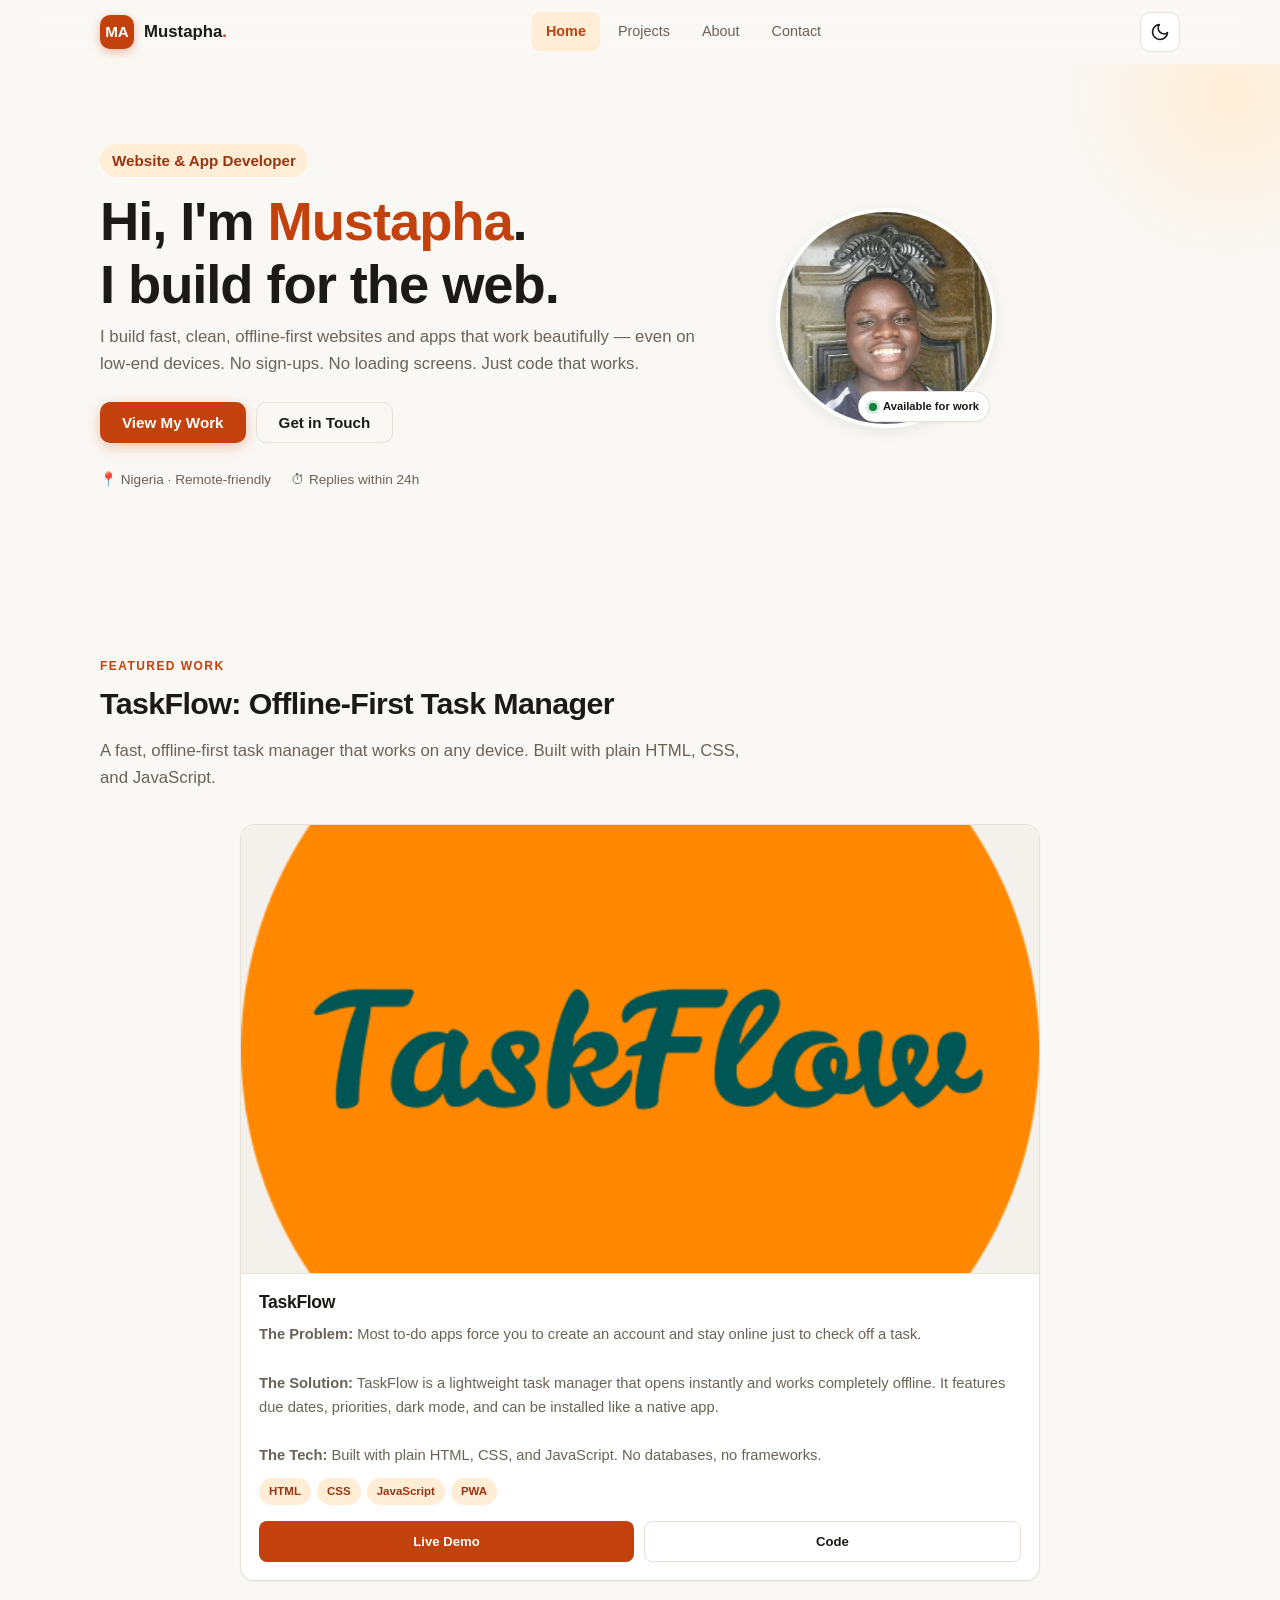
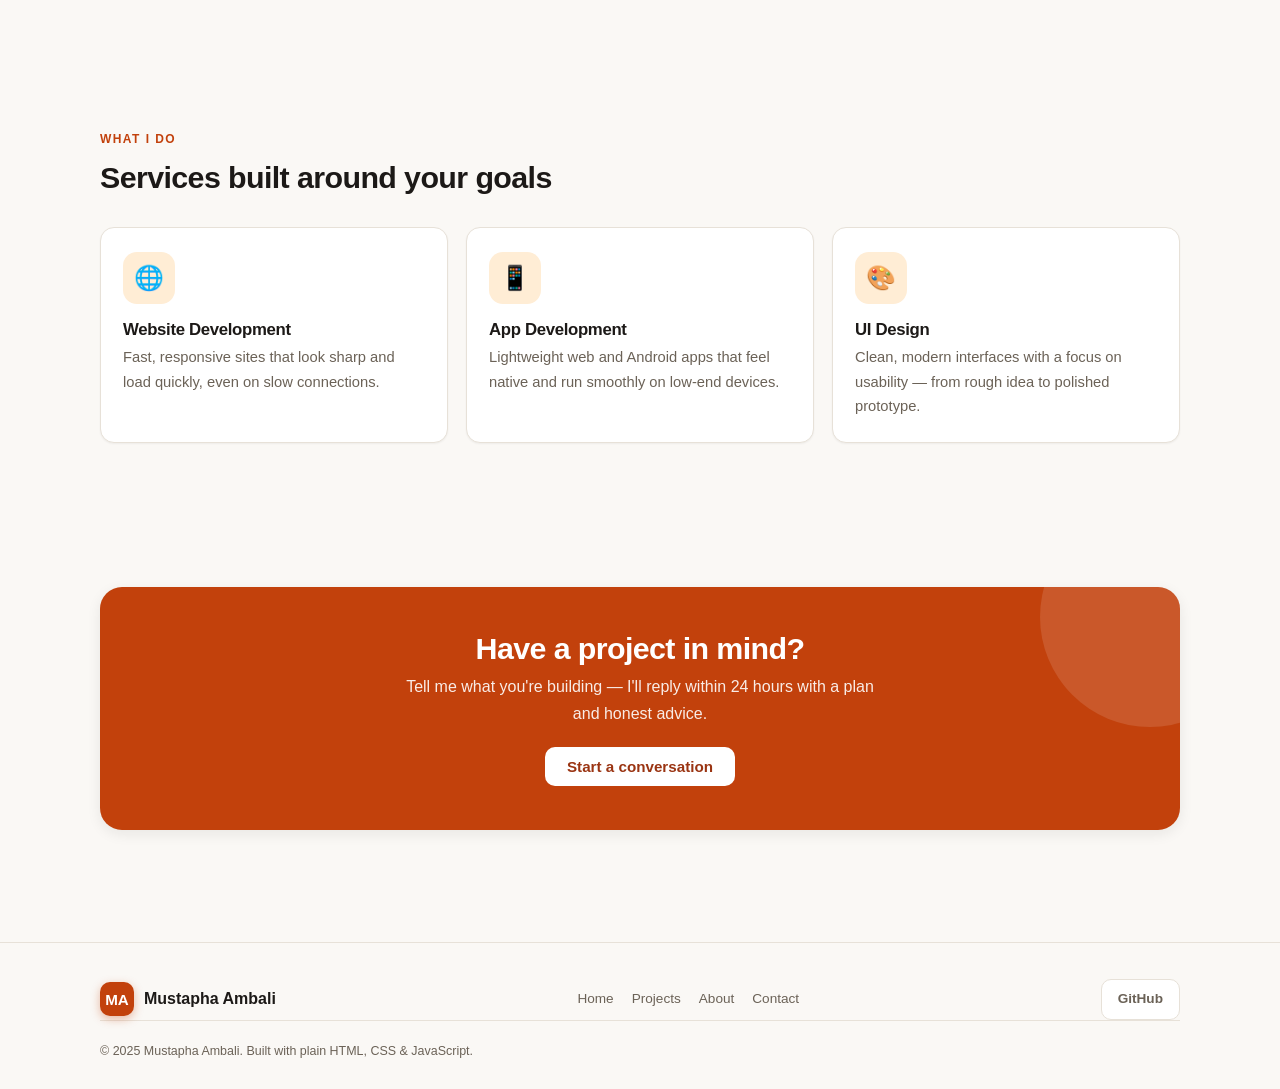
==== index.html @ a7108bb9 "changed taskflow image" ====
<!-- ============================================================
     MUSTAPHA AMBALI — HOME PAGE
     ============================================================ -->
<!DOCTYPE html>
<html lang="en">
<head>
  <meta charset="UTF-8" />
  <meta name="viewport" content="width=device-width, initial-scale=1.0" />
  <meta name="theme-color" content="#c2410c" />
  <meta name="description" content="Mustapha Ambali — Website & App Developer building fast, clean, offline-first web apps." />
  <title>Mustapha Ambali — Website & App Developer</title>
  <link rel="stylesheet" href="styles.css" />
</head>
<body>

  <!-- NAVBAR -->
  <header class="navbar" id="navbar">
    <div class="nav-inner">
      <a href="index.html" class="brand" aria-label="Mustapha Ambali — home">
        <span class="brand-mark" aria-hidden="true">MA</span>
        <span class="brand-name">Mustapha<span>.</span></span>
      </a>
      <nav class="nav-links" aria-label="Primary">
        <a href="index.html" class="active">Home</a>
        <a href="projects.html">Projects</a>
        <a href="about.html">About</a>
        <a href="contact.html">Contact</a>
      </nav>
      <div class="nav-actions">
        <button class="icon-btn theme-toggle" type="button" aria-label="Toggle dark mode">
          <svg class="icon-moon" viewBox="0 0 24 24" fill="none" stroke="currentColor" stroke-width="2" stroke-linecap="round" stroke-linejoin="round"><path d="M21 12.79A9 9 0 1 1 11.21 3 7 7 0 0 0 21 12.79z" /></svg>
          <svg class="icon-sun" viewBox="0 0 24 24" fill="none" stroke="currentColor" stroke-width="2" stroke-linecap="round" stroke-linejoin="round"><circle cx="12" cy="12" r="4" /><path d="M12 2v2M12 20v2M4.93 4.93l1.41 1.41M17.66 17.66l1.41 1.41M2 12h2M20 12h2M4.93 19.07l1.41-1.41M17.66 6.34l1.41-1.41" /></svg>
        </button>
        <button class="icon-btn hamburger" type="button" aria-label="Open menu" aria-controls="mobileMenu" aria-expanded="false">
          <span class="hamburger-lines" aria-hidden="true"><span></span><span></span><span></span></span>
        </button>
      </div>
    </div>
  </header>

  <!-- MOBILE MENU -->
  <div class="mobile-menu" id="mobileMenu" aria-hidden="true">
    <div class="mobile-menu-backdrop" data-close-menu></div>
    <aside class="mobile-menu-panel" role="dialog" aria-modal="true" aria-label="Site menu">
      <div class="mobile-menu-head">
        <span class="mobile-menu-title">Menu</span>
        <button class="mobile-menu-close" type="button" aria-label="Close menu" data-close-menu>
          <svg viewBox="0 0 24 24" fill="none" stroke="currentColor" stroke-width="2" stroke-linecap="round" stroke-linejoin="round"><path d="M18 6 6 18M6 6l12 12" /></svg>
        </button>
      </div>
      <nav class="mobile-nav-links">
        <a href="index.html">Home</a>
        <a href="projects.html">Projects</a>
        <a href="about.html">About</a>
        <a href="contact.html">Contact</a>
      </nav>
      <div class="mobile-menu-foot">
        <a href="contact.html" class="btn btn-primary btn-block">Hire Me</a>
      </div>
    </aside>
  </div>

  <main>
    <!-- HERO -->
    <section class="hero">
      <div class="container hero-inner">
        <div class="hero-photo-wrap">
          <img class="hero-photo" src="profile.jpg" alt="Portrait of Mustapha Ambali" width="220" height="220" />
          <span class="hero-badge" aria-label="Available for work">
            <span class="dot" aria-hidden="true"></span> Available for work
          </span>
        </div>
        <div class="hero-copy">
          <span class="hero-role">Website &amp; App Developer</span>
          <h1>Hi, I'm <span class="accent">Mustapha</span>.<br>I build for the web.</h1>
          <p class="hero-pitch">
            I build fast, clean, offline-first websites and apps that work beautifully — even on low-end devices. No sign-ups. No loading screens. Just code that works.
          </p>
          <div class="hero-actions">
            <a href="projects.html" class="btn btn-primary">View My Work</a>
            <a href="contact.html" class="btn btn-outline">Get in Touch</a>
          </div>
          <div class="hero-meta">
            <span>📍 Nigeria · Remote-friendly</span>
            <span>⏱ Replies within 24h</span>
          </div>
        </div>
      </div>
    </section>

    <!-- FEATURED PROJECT -->
    <section class="section">
      <div class="container">
        <div class="section-head">
          <span class="eyebrow">Featured Work</span>
          <h2>TaskFlow: Offline-First Task Manager</h2>
          <p class="lead">A fast, offline-first task manager that works on any device. Built with plain HTML, CSS, and JavaScript.</p>
        </div>
        
        <div class="card project-card" style="max-width: 800px; margin: 0 auto;">
          <div class="project-thumb">
            <img src="icon-512.png" alt="TaskFlow app screenshot" loading="lazy" />
          </div>
          <div class="project-body">
            <h3>TaskFlow</h3>
            <p><strong>The Problem:</strong> Most to-do apps force you to create an account and stay online just to check off a task. <br><br>
            <strong>The Solution:</strong> TaskFlow is a lightweight task manager that opens instantly and works completely offline. It features due dates, priorities, dark mode, and can be installed like a native app.<br><br>
            <strong>The Tech:</strong> Built with plain HTML, CSS, and JavaScript. No databases, no frameworks.</p>
            <div class="tech-tags">
              <span>HTML</span><span>CSS</span><span>JavaScript</span><span>PWA</span>
            </div>
            <div class="project-links">
              <a href="https://mustaphyambal-maker.github.io/taskflow/" class="link-live" target="_blank" rel="noopener">Live Demo</a>
              <a href="https://github.com/mustaphyambal-maker/taskflow" class="link-code" target="_blank" rel="noopener">Code</a>
            </div>
          </div>
        </div>
      </div>
    </section>

    <!-- SERVICES -->
    <section class="section">
      <div class="container">
        <div class="section-head">
          <span class="eyebrow">What I do</span>
          <h2>Services built around your goals</h2>
        </div>
        <div class="services-grid">
          <article class="card service-card">
            <div class="service-icon">🌐</div>
            <h3>Website Development</h3>
            <p>Fast, responsive sites that look sharp and load quickly, even on slow connections.</p>
          </article>
          <article class="card service-card">
            <div class="service-icon">📱</div>
            <h3>App Development</h3>
            <p>Lightweight web and Android apps that feel native and run smoothly on low-end devices.</p>
          </article>
          <article class="card service-card">
            <div class="service-icon">🎨</div>
            <h3>UI Design</h3>
            <p>Clean, modern interfaces with a focus on usability — from rough idea to polished prototype.</p>
          </article>
        </div>
      </div>
    </section>

    <!-- CTA -->
    <section class="section">
      <div class="container">
        <div class="cta-band">
          <h2>Have a project in mind?</h2>
          <p>Tell me what you're building — I'll reply within 24 hours with a plan and honest advice.</p>
          <a href="contact.html" class="btn">Start a conversation</a>
        </div>
      </div>
    </section>
  </main>

  <!-- FOOTER -->
  <footer class="footer">
    <div class="container footer-inner">
      <a href="index.html" class="footer-brand"><span class="brand-mark">MA</span> Mustapha Ambali</a>
      <nav class="footer-nav">
        <a href="index.html">Home</a>
        <a href="projects.html">Projects</a>
        <a href="about.html">About</a>
        <a href="contact.html">Contact</a>
      </nav>
      <div class="social-links">
        <a href="https://github.com/mustaphyambal-maker" target="_blank" rel="noopener">GitHub</a>
      </div>
    </div>
    <div class="container"><p class="footer-copy">&copy; 2025 Mustapha Ambali. Built with plain HTML, CSS &amp; JavaScript.</p></div>
  </footer>

  <script src="script.js"></script>
</body>
</html>
---- styles.css ----
/* ============================================================
   MUSTAPHA AMBALI — PORTFOLIO STYLES
   File: styles.css
   Mobile-first. No frameworks. System fonts only.
   ============================================================ */

/* 1. DESIGN TOKENS */
:root {
  --brand: #c2410c;
  --brand-dark: #9a3412;
  --brand-soft: #ffedd5;
  --bg: #faf8f5;
  --surface: #ffffff;
  --surface-alt: #f4f1ec;
  --text: #1c1917;
  --text-muted: #6b6257;
  --border: #e7e1d8;
  --overlay: rgba(28, 25, 23, 0.55);
  --success: #15803d;
  --error: #b91c1c;
  --radius-sm: 8px;
  --radius: 14px;
  --radius-lg: 22px;
  --shadow-sm: 0 1px 2px rgba(28, 25, 23, 0.05);
  --shadow: 0 4px 14px rgba(28, 25, 23, 0.08);
  --shadow-lg: 0 18px 40px rgba(28, 25, 23, 0.12);
  --transition: 0.22s ease;
  --nav-height: 64px;
}

body.dark {
  --brand: #fb923c;
  --brand-dark: #f97316;
  --brand-soft: #2a1d10;
  --bg: #12110f;
  --surface: #1a1815;
  --surface-alt: #232019;
  --text: #f5f1ea;
  --text-muted: #a8a094;
  --border: #2e2a24;
  --overlay: rgba(0, 0, 0, 0.7);
  --shadow-sm: 0 1px 2px rgba(0, 0, 0, 0.4);
  --shadow: 0 4px 14px rgba(0, 0, 0, 0.45);
  --shadow-lg: 0 18px 40px rgba(0, 0, 0, 0.6);
}

/* 2. RESET & BASE */
*, *::before, *::after { box-sizing: border-box; margin: 0; padding: 0; }
html { scroll-behavior: smooth; scroll-padding-top: calc(var(--nav-height) + 12px); -webkit-text-size-adjust: 100%; }
body {
  font-family: -apple-system, BlinkMacSystemFont, "Segoe UI", Roboto, "Helvetica Neue", Arial, sans-serif;
  background: var(--bg); color: var(--text); line-height: 1.65; font-size: 16px;
  transition: background var(--transition), color var(--transition);
  -webkit-font-smoothing: antialiased; overflow-x: hidden;
}
img { max-width: 100%; height: auto; display: block; }
a { color: var(--brand); text-decoration: none; transition: color var(--transition); }
a:hover, a:focus-visible { color: var(--brand-dark); }
button { font: inherit; cursor: pointer; border: none; background: none; color: inherit; }
ul, ol { list-style: none; }
:focus-visible { outline: 2px solid var(--brand); outline-offset: 3px; border-radius: 4px; }
@media (prefers-reduced-motion: reduce) {
  *, *::before, *::after { animation-duration: 0.001ms !important; transition-duration: 0.001ms !important; scroll-behavior: auto !important; }
}

/* 3. TYPOGRAPHY & HELPERS */
h1, h2, h3, h4 { font-weight: 800; line-height: 1.15; letter-spacing: -0.02em; color: var(--text); }
h1 { font-size: 2.1rem; }
h2 { font-size: 1.65rem; margin-bottom: 0.5em; }
h3 { font-size: 1.15rem; }
.container { width: 100%; max-width: 1120px; margin-inline: auto; padding-inline: 20px; }
.section { padding-block: 56px; }
.section-tight { padding-block: 40px; }
.section-head { max-width: 640px; margin-bottom: 32px; }
.eyebrow { display: inline-block; font-size: 0.75rem; font-weight: 700; letter-spacing: 0.12em; text-transform: uppercase; color: var(--brand); margin-bottom: 10px; }
.lead { font-size: 1.05rem; color: var(--text-muted); }
.text-muted { color: var(--text-muted); }
.text-center { text-align: center; }

/* 4. BUTTONS */
.btn {
  display: inline-flex; align-items: center; justify-content: center; gap: 8px;
  padding: 12px 22px; border-radius: 10px; font-weight: 600; font-size: 0.95rem;
  line-height: 1; text-align: center; transition: all var(--transition); cursor: pointer; white-space: nowrap;
}
.btn-primary { background: var(--brand); color: #fff; box-shadow: 0 4px 14px rgba(194, 65, 12, 0.28); }
.btn-primary:hover { background: var(--brand-dark); color: #fff; transform: translateY(-2px); box-shadow: 0 8px 22px rgba(194, 65, 12, 0.36); }
.btn-outline { background: transparent; color: var(--text); border: 1.5px solid var(--border); }
.btn-outline:hover { border-color: var(--brand); color: var(--brand); transform: translateY(-2px); }
.btn-block { width: 100%; }
.btn svg { width: 18px; height: 18px; }

/* 5. NAVBAR & MOBILE MENU */
.navbar {
  position: sticky; top: 0; z-index: 100; height: var(--nav-height);
  display: flex; align-items: center;
  background: color-mix(in srgb, var(--bg) 82%, transparent);
  backdrop-filter: blur(14px); -webkit-backdrop-filter: blur(14px);
  border-bottom: 1px solid transparent; transition: all var(--transition);
}
.navbar.is-scrolled { border-bottom-color: var(--border); box-shadow: var(--shadow-sm); background: color-mix(in srgb, var(--bg) 92%, transparent); }
.nav-inner { display: flex; align-items: center; justify-content: space-between; width: 100%; max-width: 1120px; margin-inline: auto; padding-inline: 20px; gap: 16px; }
.brand { display: inline-flex; align-items: center; gap: 10px; font-weight: 800; font-size: 1.05rem; color: var(--text); }
.brand:hover { color: var(--brand); }
.brand-mark { width: 34px; height: 34px; border-radius: 10px; background: var(--brand); color: #fff; display: grid; place-items: center; font-weight: 800; font-size: 0.95rem; box-shadow: 0 3px 10px rgba(194, 65, 12, 0.35); flex-shrink: 0; }
.brand-name span { color: var(--brand); }
.nav-links { display: none; align-items: center; gap: 4px; }
.nav-links a { display: inline-block; padding: 8px 14px; border-radius: 8px; font-size: 0.9rem; font-weight: 500; color: var(--text-muted); transition: all var(--transition); }
.nav-links a:hover, .nav-links a.active { color: var(--brand); background: var(--brand-soft); font-weight: 600; }
.nav-actions { display: flex; align-items: center; gap: 8px; }
.icon-btn { width: 40px; height: 40px; display: inline-grid; place-items: center; border-radius: 10px; color: var(--text); border: 1px solid var(--border); background: var(--surface); transition: all var(--transition); }
.icon-btn:hover { background: var(--brand-soft); border-color: var(--brand); color: var(--brand-dark); }
.icon-btn svg { width: 20px; height: 20px; }
.theme-toggle .icon-sun { display: none; }
.theme-toggle .icon-moon { display: block; }
body.dark .theme-toggle .icon-sun { display: block; }
body.dark .theme-toggle .icon-moon { display: none; }
.hamburger { display: inline-grid; }
.hamburger .hamburger-lines { position: relative; width: 20px; height: 14px; }
.hamburger .hamburger-lines span { position: absolute; left: 0; width: 100%; height: 2px; background: currentColor; border-radius: 2px; transition: all var(--transition); }
.hamburger .hamburger-lines span:nth-child(1) { top: 0; }
.hamburger .hamburger-lines span:nth-child(2) { top: 6px; }
.hamburger .hamburger-lines span:nth-child(3) { top: 12px; }

/* Mobile Panel */
.mobile-menu { position: fixed; inset: 0; z-index: 200; display: none; }
.mobile-menu.is-open { display: block; }
.mobile-menu-backdrop { position: absolute; inset: 0; background: var(--overlay); opacity: 0; transition: opacity var(--transition); }
.mobile-menu.is-open .mobile-menu-backdrop { opacity: 1; }
.mobile-menu-panel { position: absolute; top: 0; right: 0; height: 100%; width: min(320px, 86vw); background: var(--surface); border-left: 1px solid var(--border); box-shadow: var(--shadow-lg); display: flex; flex-direction: column; padding: 20px; transform: translateX(100%); transition: transform 0.28s cubic-bezier(0.22, 1, 0.36, 1); overflow-y: auto; }
.mobile-menu.is-open .mobile-menu-panel { transform: translateX(0); }
.mobile-menu-head { display: flex; align-items: center; justify-content: space-between; margin-bottom: 24px; padding-bottom: 16px; border-bottom: 1px solid var(--border); }
.mobile-menu-title { font-weight: 800; font-size: 1.05rem; }
.mobile-menu-close { width: 40px; height: 40px; display: inline-grid; place-items: center; border-radius: 10px; border: 1px solid var(--border); background: var(--surface-alt); color: var(--text); }
.mobile-menu-close:hover { background: var(--brand-soft); color: var(--brand-dark); }
.mobile-menu-close svg { width: 20px; height: 20px; }
.mobile-nav-links { display: flex; flex-direction: column; gap: 4px; }
.mobile-nav-links a { display: flex; align-items: center; gap: 12px; padding: 14px; border-radius: 10px; font-size: 1rem; font-weight: 500; color: var(--text); }
.mobile-nav-links a:hover, .mobile-nav-links a.active { background: var(--brand-soft); color: var(--brand); font-weight: 600; }
.mobile-menu-foot { margin-top: auto; padding-top: 24px; border-top: 1px solid var(--border); }
body.menu-open { overflow: hidden; }

/* 6. HERO (Home) */
.hero { position: relative; padding-block: 48px 56px; overflow: hidden; }
.hero::before { content: ""; position: absolute; top: -140px; right: -120px; width: 340px; height: 340px; background: radial-gradient(circle, var(--brand-soft) 0%, transparent 70%); opacity: 0.9; pointer-events: none; z-index: 0; }
.hero-inner { position: relative; z-index: 1; display: flex; flex-direction: column; align-items: center; gap: 28px; text-align: center; }
.hero-photo-wrap { position: relative; flex-shrink: 0; }
.hero-photo { width: 148px; height: 148px; border-radius: 50%; object-fit: cover; border: 4px solid var(--surface); box-shadow: var(--shadow); background: var(--surface-alt); }
.hero-badge { position: absolute; bottom: 6px; right: 6px; display: inline-flex; align-items: center; gap: 6px; padding: 5px 10px; background: var(--surface); border: 1px solid var(--border); border-radius: 999px; font-size: 0.7rem; font-weight: 600; color: var(--text); box-shadow: var(--shadow-sm); white-space: nowrap; }
.hero-badge .dot { width: 8px; height: 8px; border-radius: 50%; background: var(--success); box-shadow: 0 0 0 3px rgba(21, 128, 61, 0.18); }
.hero-copy { max-width: 620px; }
.hero h1 { font-size: 2.2rem; margin-bottom: 8px; }
.hero h1 .accent { color: var(--brand); }
.hero-role { display: inline-block; font-size: 0.95rem; font-weight: 600; color: var(--brand-dark); background: var(--brand-soft); padding: 4px 12px; border-radius: 999px; margin-bottom: 14px; }
.hero-pitch { font-size: 1.05rem; color: var(--text-muted); margin-bottom: 24px; line-height: 1.6; }
.hero-actions { display: flex; flex-wrap: wrap; gap: 10px; justify-content: center; }
.hero-meta { display: flex; flex-wrap: wrap; gap: 8px 20px; justify-content: center; margin-top: 26px; font-size: 0.85rem; color: var(--text-muted); }

/* 7. CARDS & PROJECTS */
.card { background: var(--surface); border: 1px solid var(--border); border-radius: var(--radius); box-shadow: var(--shadow-sm); transition: all var(--transition); }
.card:hover { transform: translateY(-4px); box-shadow: var(--shadow-lg); border-color: var(--brand); }
.projects-grid { display: grid; grid-template-columns: 1fr; gap: 22px; }
.project-card { display: flex; flex-direction: column; overflow: hidden; }
.project-thumb { position: relative; aspect-ratio: 16 / 9; background: var(--surface-alt); overflow: hidden; border-bottom: 1px solid var(--border); }
.project-thumb img { width: 100%; height: 100%; object-fit: cover; transition: transform 0.5s ease; }
.project-card:hover .project-thumb img { transform: scale(1.04); }
.project-badge { position: absolute; top: 12px; left: 12px; padding: 4px 10px; background: var(--surface); color: var(--brand-dark); font-size: 0.7rem; font-weight: 700; text-transform: uppercase; border-radius: 999px; box-shadow: var(--shadow-sm); }
.project-body { padding: 18px; display: flex; flex-direction: column; flex: 1; gap: 10px; }
.project-body h3 { font-size: 1.1rem; }
.project-body p { font-size: 0.92rem; color: var(--text-muted); flex: 1; }
.tech-tags { display: flex; flex-wrap: wrap; gap: 6px; }
.tech-tags span { font-size: 0.72rem; font-weight: 600; padding: 4px 10px; border-radius: 999px; background: var(--brand-soft); color: var(--brand-dark); }
.project-links { display: flex; gap: 10px; margin-top: 6px; }
.project-links a { flex: 1; display: inline-flex; align-items: center; justify-content: center; padding: 9px; font-size: 0.82rem; font-weight: 600; border-radius: 8px; transition: all var(--transition); }
.link-live { background: var(--brand); color: #fff; }
.link-live:hover { background: var(--brand-dark); color: #fff; }
.link-code { background: transparent; border: 1px solid var(--border); color: var(--text); }
.link-code:hover { border-color: var(--brand); color: var(--brand); }

/* 8. SERVICES */
.services-grid { display: grid; grid-template-columns: 1fr; gap: 18px; }
.service-card { padding: 24px 22px; }
.service-icon { width: 52px; height: 52px; display: grid; place-items: center; border-radius: 14px; background: var(--brand-soft); color: var(--brand-dark); margin-bottom: 16px; font-size: 1.5rem; }
.service-card h3 { font-size: 1.05rem; margin-bottom: 6px; }
.service-card p { font-size: 0.92rem; color: var(--text-muted); }

/* 9. CTA BAND */
.cta-band { background: var(--brand); color: #fff; border-radius: var(--radius-lg); padding: 34px 24px; text-align: center; position: relative; overflow: hidden; box-shadow: var(--shadow); }
.cta-band::before { content: ""; position: absolute; top: -80px; right: -80px; width: 220px; height: 220px; background: rgba(255,255,255,0.12); border-radius: 50%; }
.cta-band h2 { color: #fff; font-size: 1.5rem; margin-bottom: 8px; position: relative; }
.cta-band p { color: rgba(255,255,255,0.9); max-width: 480px; margin: 0 auto 20px; position: relative; }
.cta-band .btn { position: relative; background: #fff; color: var(--brand-dark); }
.cta-band .btn:hover { background: #f5f5f5; color: var(--brand-dark); }

/* 10. PAGE HEADER */
.page-header { padding-block: 40px 24px; border-bottom: 1px solid var(--border); margin-bottom: 8px; }
.page-header h1 { font-size: 1.9rem; margin-bottom: 8px; }
.page-header p { color: var(--text-muted); max-width: 560px; }
.availability { display: inline-flex; align-items: center; gap: 8px; padding: 8px 14px; border-radius: 999px; background: rgba(21, 128, 61, 0.1); color: var(--success); font-size: 0.82rem; font-weight: 600; margin-top: 16px; }
.availability .dot { width: 8px; height: 8px; border-radius: 50%; background: var(--success); box-shadow: 0 0 0 3px rgba(21, 128, 61, 0.2); }

/* 11. ABOUT PAGE (Bio, Timeline, Skills) */
.bio-layout { display: grid; grid-template-columns: 1fr; gap: 32px; align-items: start; }
.bio-photo-wrap { position: relative; justify-self: center; width: 220px; }
.bio-photo { width: 100%; aspect-ratio: 1/1; object-fit: cover; border-radius: var(--radius-lg); box-shadow: var(--shadow-lg); }
.bio-text h2 { font-size: 1.6rem; margin-bottom: 14px; }
.bio-text p { color: var(--text-muted); font-size: 0.98rem; margin-bottom: 14px; }
.bio-facts { display: grid; grid-template-columns: repeat(3, 1fr); gap: 12px; margin-top: 22px; padding: 18px; background: var(--surface-alt); border: 1px solid var(--border); border-radius: var(--radius); }
.bio-fact { text-align: center; }
.bio-fact strong { display: block; font-size: 1.3rem; font-weight: 800; color: var(--brand); }
.bio-fact span { font-size: 0.75rem; color: var(--text-muted); }

.timeline { position: relative; padding-left: 26px; display: flex; flex-direction: column; gap: 24px; }
.timeline::before { content: ""; position: absolute; left: 6px; top: 6px; bottom: 6px; width: 2px; background: var(--border); }
.timeline-item { position: relative; }
.timeline-item::before { content: ""; position: absolute; left: -26px; top: 6px; width: 14px; height: 14px; border-radius: 50%; background: var(--surface); border: 3px solid var(--brand); box-shadow: 0 0 0 4px var(--bg); }
.timeline-year { font-size: 0.75rem; font-weight: 700; color: var(--brand); margin-bottom: 4px; }
.timeline-item h3 { font-size: 1rem; margin-bottom: 4px; }
.timeline-item p { font-size: 0.9rem; color: var(--text-muted); }

.skills-grid { display: grid; grid-template-columns: 1fr; gap: 28px; }
.skill-category h3 { font-size: 0.8rem; text-transform: uppercase; color: var(--text-muted); margin-bottom: 16px; }
.skill-item { margin-bottom: 16px; }
.skill-header { display: flex; justify-content: space-between; margin-bottom: 6px; font-size: 0.9rem; font-weight: 600; }
.skill-header .level { font-size: 0.78rem; color: var(--text-muted); font-weight: 500; }
.skill-track { height: 8px; background: var(--surface-alt); border-radius: 999px; overflow: hidden; border: 1px solid var(--border); }
.skill-fill { height: 100%; background: linear-gradient(90deg, var(--brand), var(--brand-dark)); border-radius: 999px; }

/* 12. CONTACT PAGE */
.contact-layout { display: grid; grid-template-columns: 1fr; gap: 32px; }
.contact-info-list { display: flex; flex-direction: column; gap: 18px; margin-top: 20px; }
.contact-info-item { display: flex; gap: 14px; align-items: flex-start; }
.contact-info-icon { width: 42px; height: 42px; display: grid; place-items: center; border-radius: 12px; background: var(--brand-soft); color: var(--brand-dark); flex-shrink: 0; }
.contact-info-icon svg { width: 20px; height: 20px; }
.contact-info-item h4 { font-size: 0.8rem; text-transform: uppercase; color: var(--text-muted); margin-bottom: 2px; }
.contact-info-item a, .contact-info-item p { font-size: 0.95rem; font-weight: 500; color: var(--text); }
.form-card { padding: 24px 22px; }
.form-row { display: grid; grid-template-columns: 1fr; gap: 16px; margin-bottom: 16px; }
.form-group { display: flex; flex-direction: column; gap: 6px; }
.form-group label { font-size: 0.82rem; font-weight: 600; }
.form-group label .req { color: var(--brand); }
.form-group input, .form-group textarea { width: 100%; padding: 12px 14px; font: inherit; font-size: 0.95rem; color: var(--text); background: var(--bg); border: 1.5px solid var(--border); border-radius: 10px; outline: none; transition: all var(--transition); }
.form-group textarea { resize: vertical; min-height: 120px; }
.form-group input:focus, .form-group textarea:focus { border-color: var(--brand); background: var(--surface); box-shadow: 0 0 0 3px var(--brand-soft); }
.form-group.has-error input, .form-group.has-error textarea { border-color: var(--error); }
.form-error { font-size: 0.76rem; color: var(--error); display: none; }
.form-group.has-error .form-error { display: block; }
.form-note { font-size: 0.78rem; color: var(--text-muted); margin-top: 12px; }
.form-status { margin-top: 14px; padding: 12px 14px; border-radius: 10px; font-size: 0.88rem; font-weight: 500; display: none; }
.form-status.is-success { display: block; background: rgba(21, 128, 61, 0.1); color: var(--success); border: 1px solid rgba(21, 128, 61, 0.25); }
.form-status.is-error { display: block; background: rgba(185, 28, 28, 0.08); color: var(--error); border: 1px solid rgba(185, 28, 28, 0.25); }

/* 13. FOOTER */
.footer { border-top: 1px solid var(--border); padding-block: 36px 28px; margin-top: 40px; }
.footer-inner { display: flex; flex-direction: column; align-items: center; gap: 22px; text-align: center; }
.footer-brand { display: inline-flex; align-items: center; gap: 10px; font-weight: 800; font-size: 1rem; color: var(--text); }
.footer-nav { display: flex; flex-wrap: wrap; justify-content: center; gap: 6px 18px; }
.footer-nav a { font-size: 0.85rem; color: var(--text-muted); }
.footer-nav a:hover { color: var(--brand); }
.social-links { display: flex; gap: 10px; }
.social-links a { padding: 8px 16px; border-radius: 10px; border: 1px solid var(--border); background: var(--surface); color: var(--text-muted); font-size: 0.85rem; font-weight: 600; transition: all var(--transition); }
.social-links a:hover { color: var(--brand); border-color: var(--brand); background: var(--brand-soft); transform: translateY(-2px); }
.footer-copy { font-size: 0.78rem; color: var(--text-muted); padding-top: 20px; border-top: 1px solid var(--border); text-align: center; }

/* 14. RESPONSIVE (Tablet / Desktop) */
@media (min-width: 640px) {
  h1 { font-size: 2.5rem; }
  h2 { font-size: 1.9rem; }
  .section { padding-block: 72px; }
  .hero { padding-block: 64px 72px; }
  .hero h1 { font-size: 2.8rem; }
  .hero-photo { width: 176px; height: 176px; }
  .projects-grid { grid-template-columns: repeat(2, 1fr); }
  .services-grid { grid-template-columns: repeat(2, 1fr); }
  .skills-grid { grid-template-columns: repeat(2, 1fr); }
  .form-row { grid-template-columns: 1fr 1fr; }
  .contact-layout { grid-template-columns: 1fr 1fr; gap: 40px; }
  .cta-band { padding: 44px 36px; }
  .cta-band h2 { font-size: 1.9rem; }
  .footer-inner { flex-direction: row; justify-content: space-between; text-align: left; }
  .footer-copy { text-align: left; }
  .bio-layout { grid-template-columns: 260px 1fr; gap: 40px; }
}

@media (min-width: 900px) {
  h1 { font-size: 3rem; }
  .nav-links { display: flex; }
  .hamburger { display: none; }
  .hero { padding-block: 80px 88px; }
  .hero-inner { flex-direction: row; text-align: left; align-items: center; gap: 56px; }
  .hero-photo-wrap { order: 2; }
  .hero-photo { width: 220px; height: 220px; }
  .hero-copy { order: 1; flex: 1; }
  .hero h1 { font-size: 3.4rem; }
  .hero-actions { justify-content: flex-start; }
  .hero-meta { justify-content: flex-start; }
  .projects-grid { grid-template-columns: repeat(3, 1fr); }
  .services-grid { grid-template-columns: repeat(3, 1fr); }
  .page-header h1 { font-size: 2.4rem; }
}
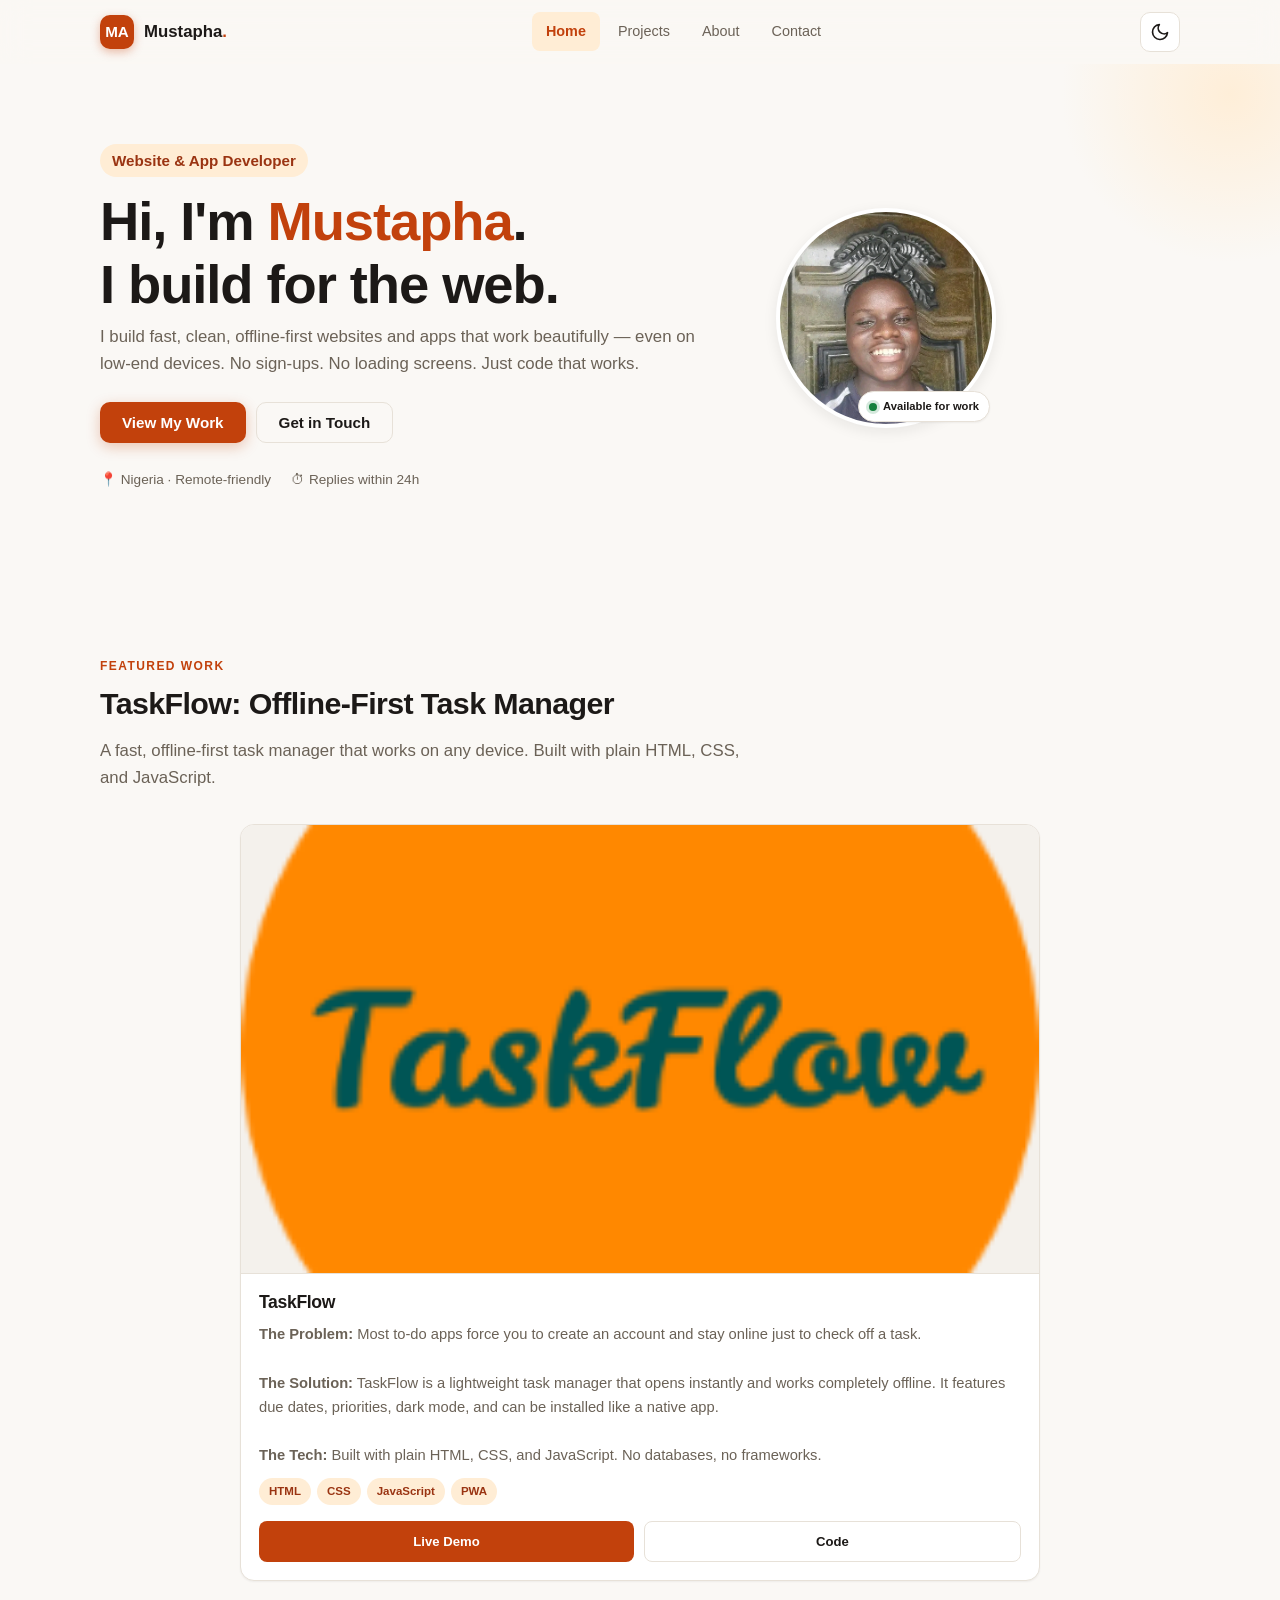
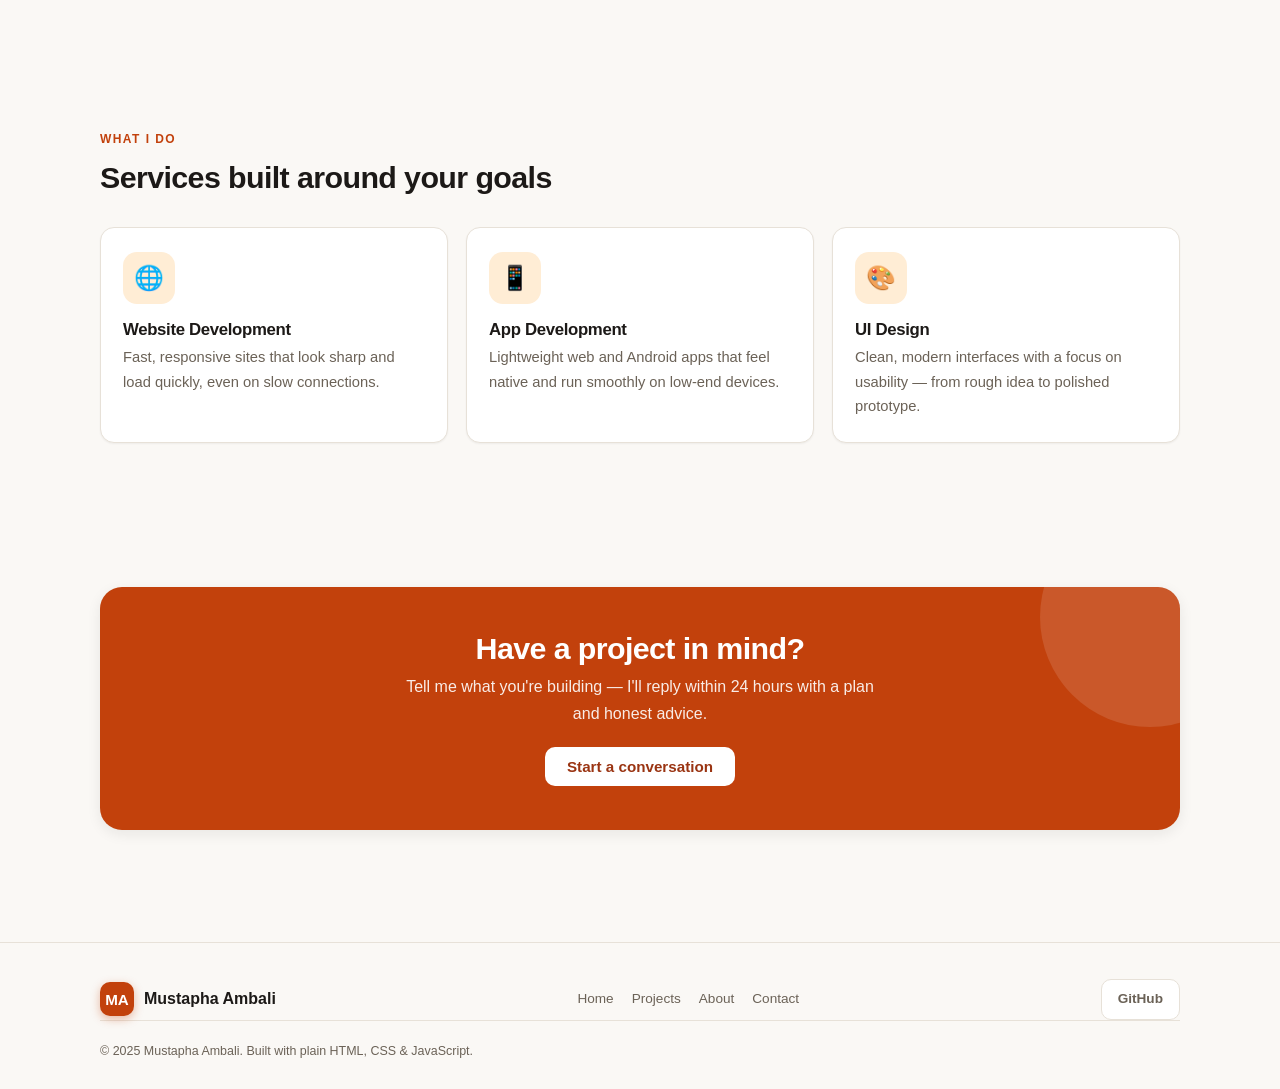
==== commit 391c1538: "change icon" ====
--- a/index.html
+++ b/index.html
@@ -99,7 +99,7 @@
         
         <div class="card project-card" style="max-width: 800px; margin: 0 auto;">
           <div class="project-thumb">
-            <img src="icon-512.png" alt="TaskFlow app screenshot" loading="lazy" />
+            <img src="icon-192.png" alt="TaskFlow app screenshot" loading="lazy" />
           </div>
           <div class="project-body">
             <h3>TaskFlow</h3>
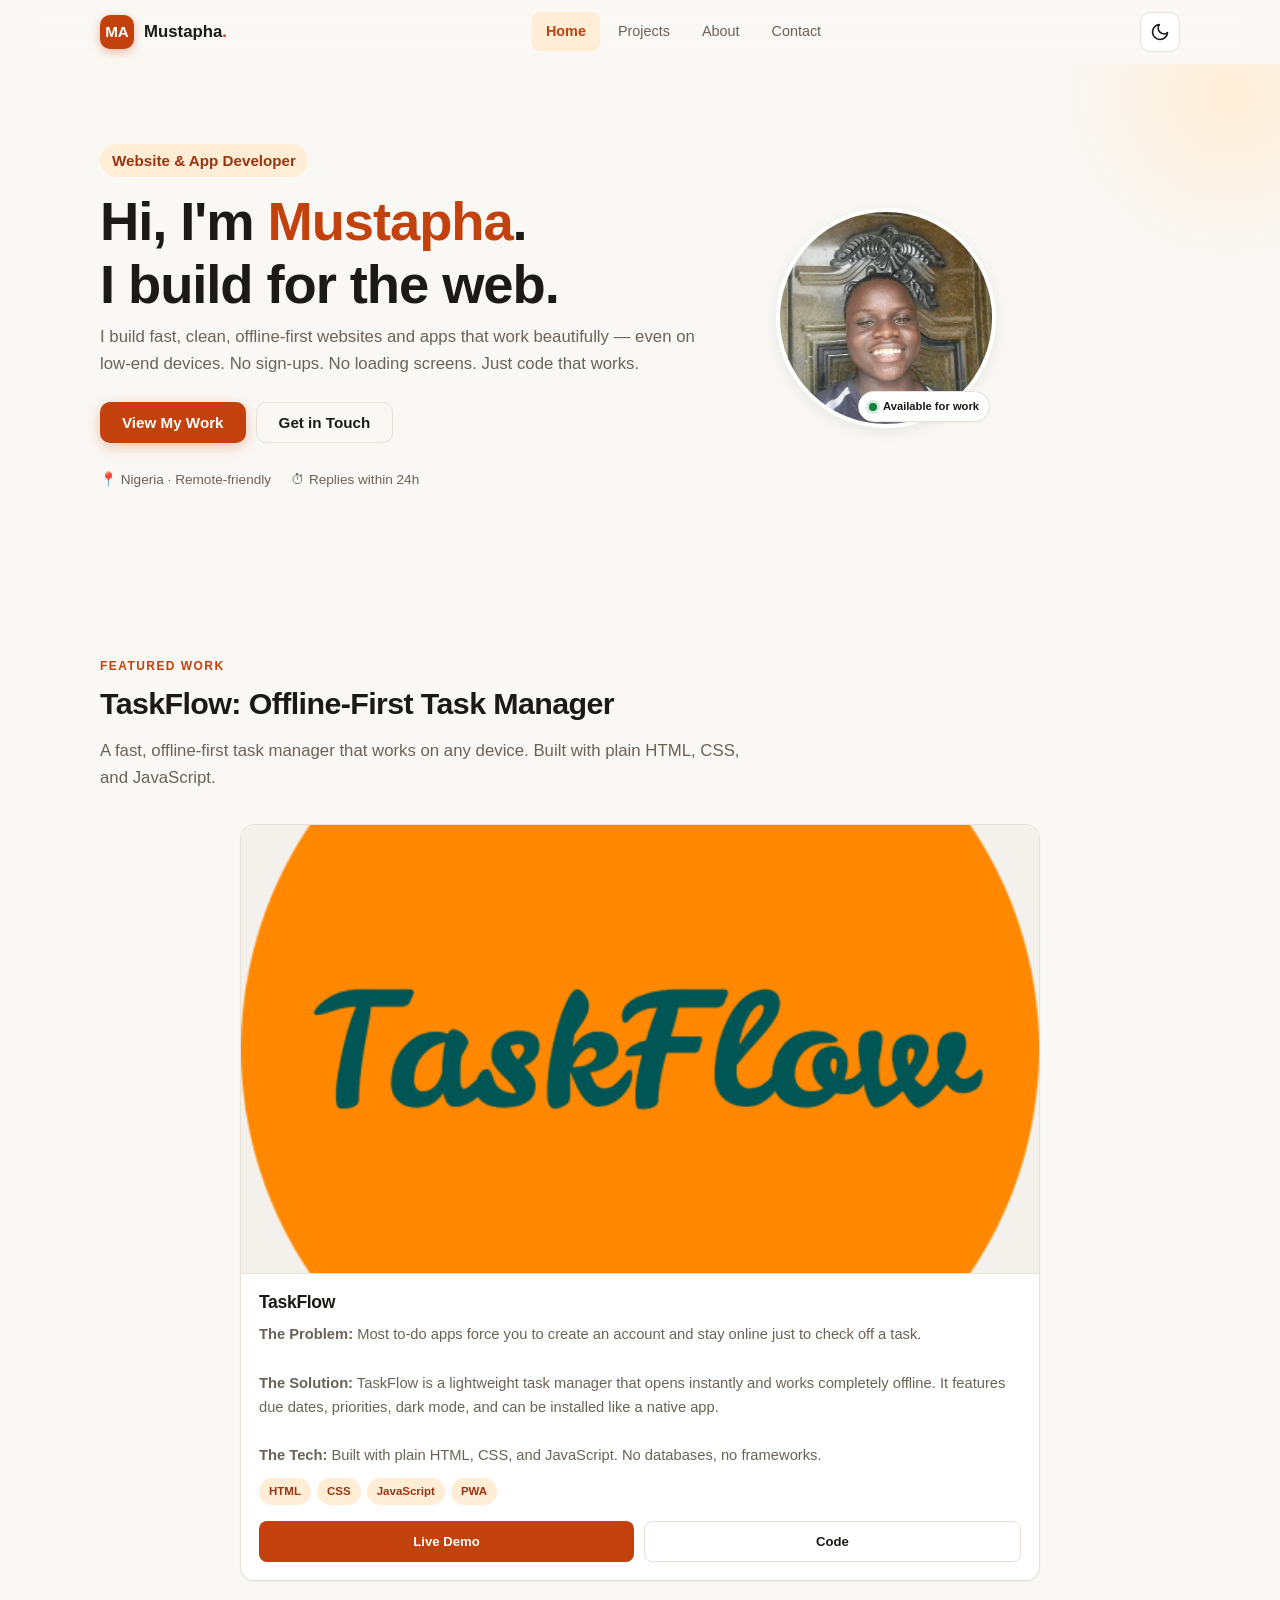
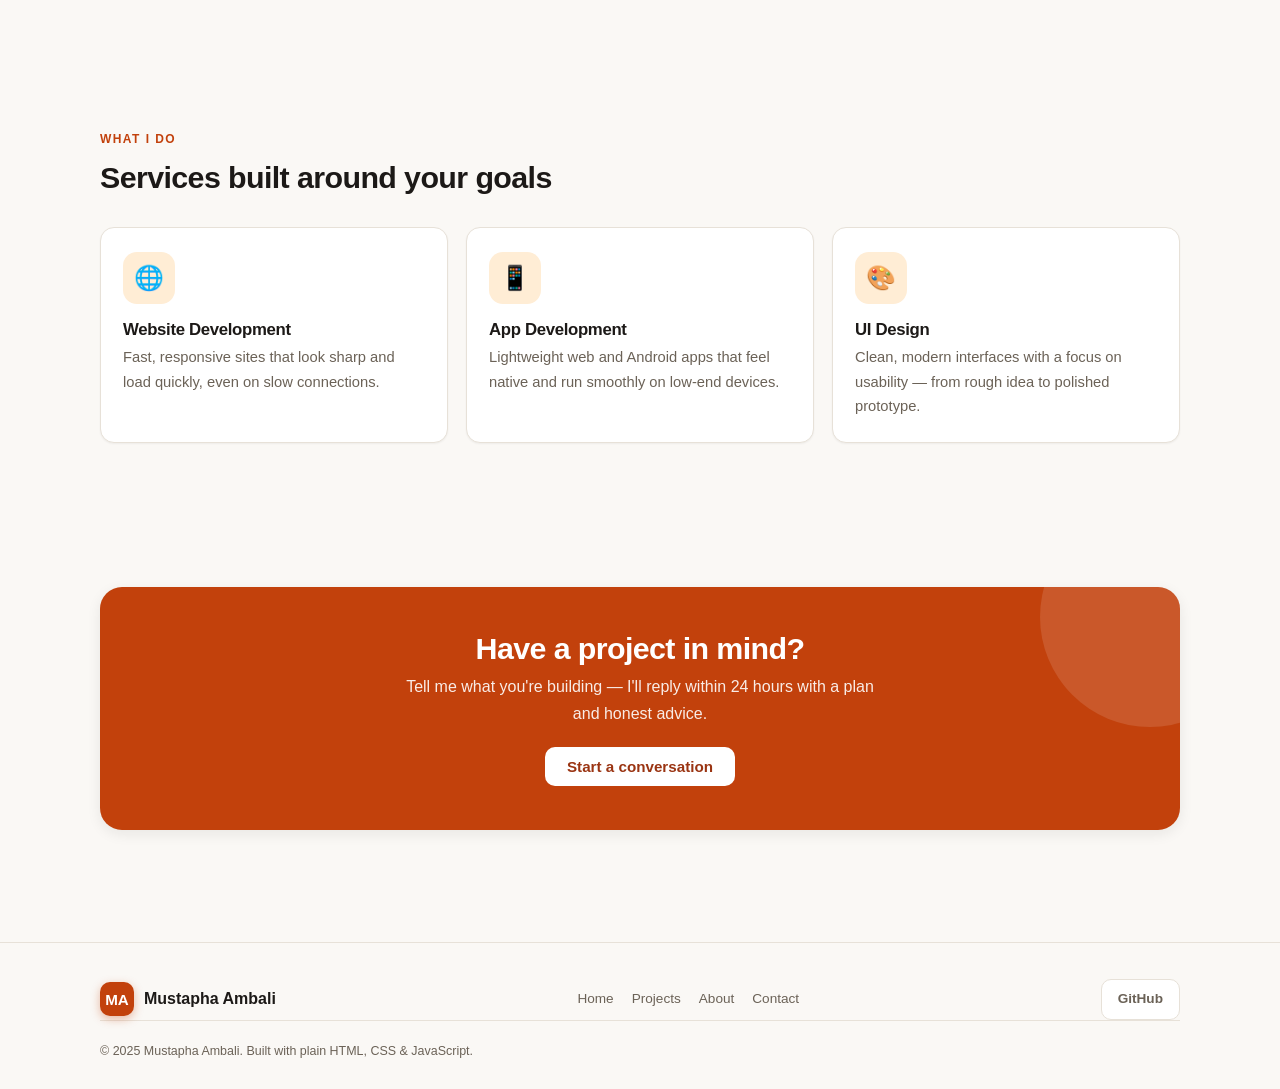
==== commit 85e8f183: "changed icon" ====
--- a/index.html
+++ b/index.html
@@ -99,7 +99,7 @@
         
         <div class="card project-card" style="max-width: 800px; margin: 0 auto;">
           <div class="project-thumb">
-            <img src="icon-192.png" alt="TaskFlow app screenshot" loading="lazy" />
+            <img src="icon-512.png" alt="TaskFlow app screenshot" loading="lazy" />
           </div>
           <div class="project-body">
             <h3>TaskFlow</h3>
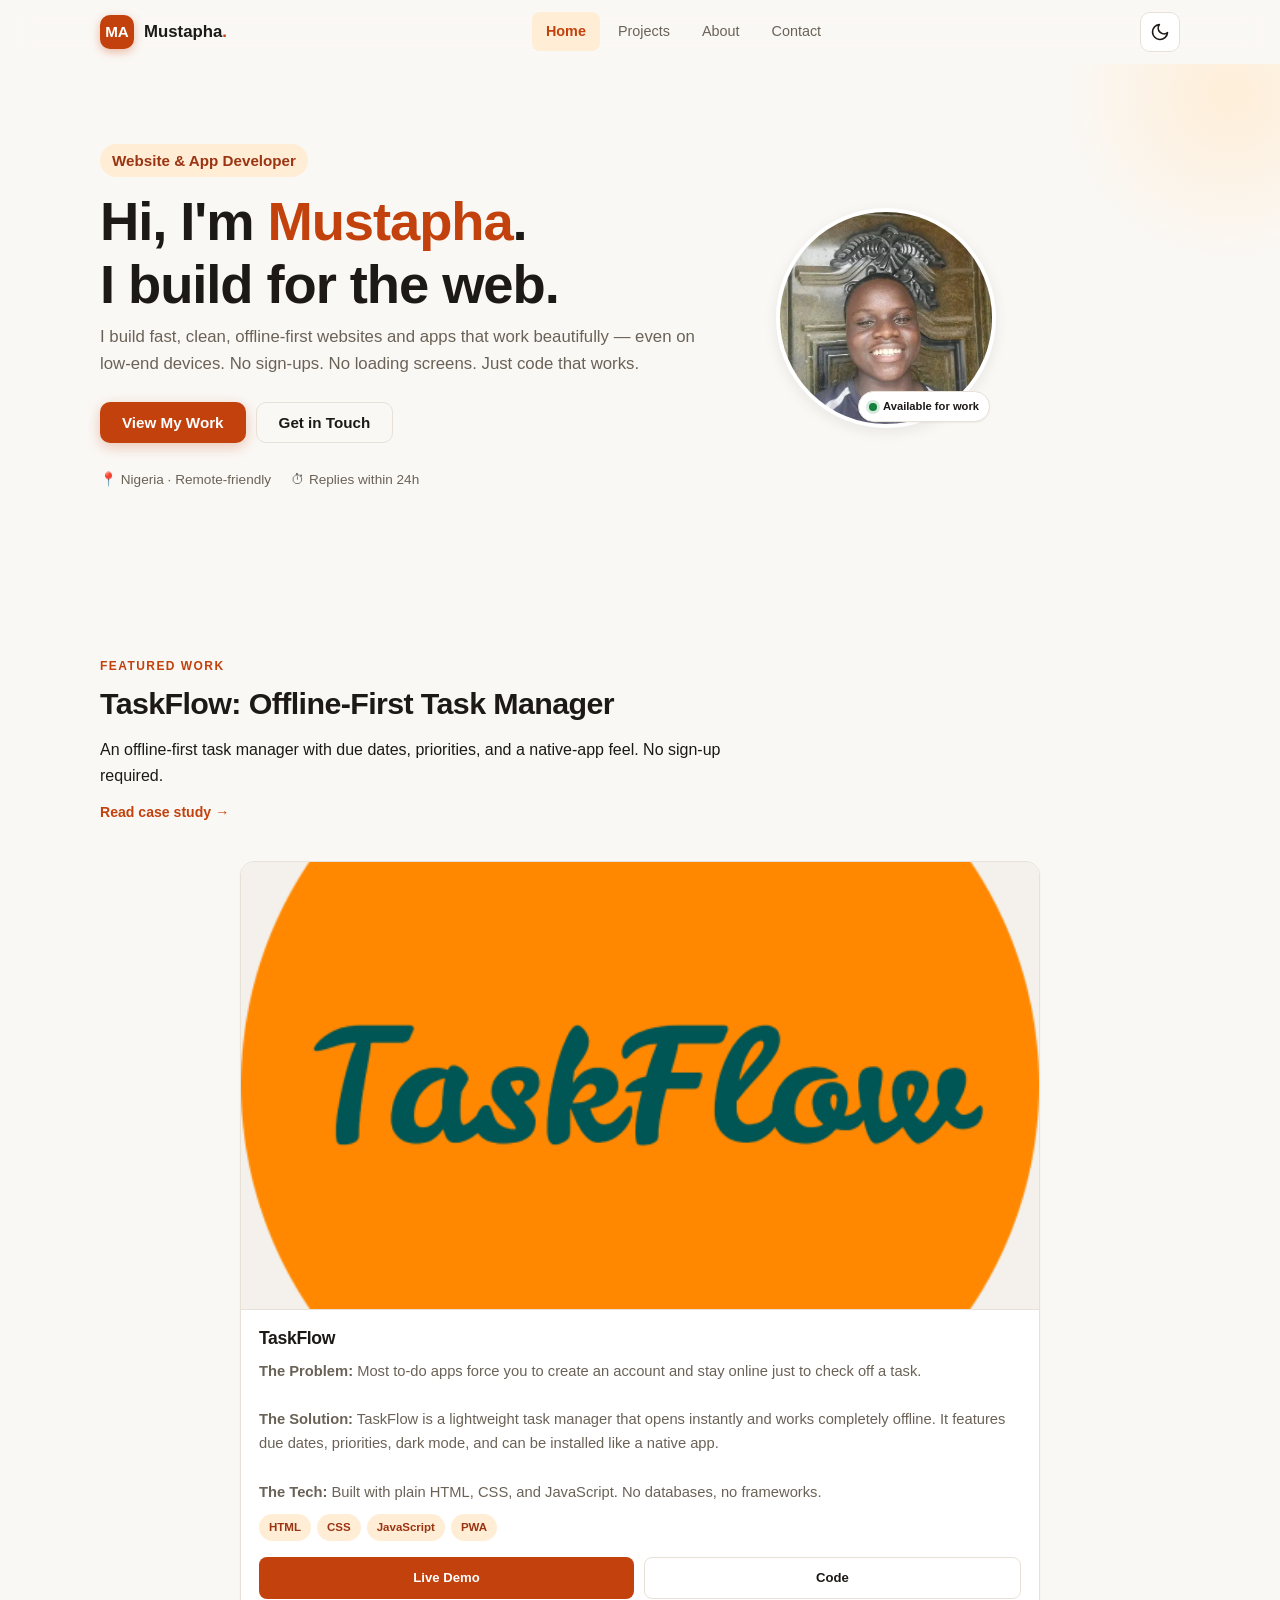
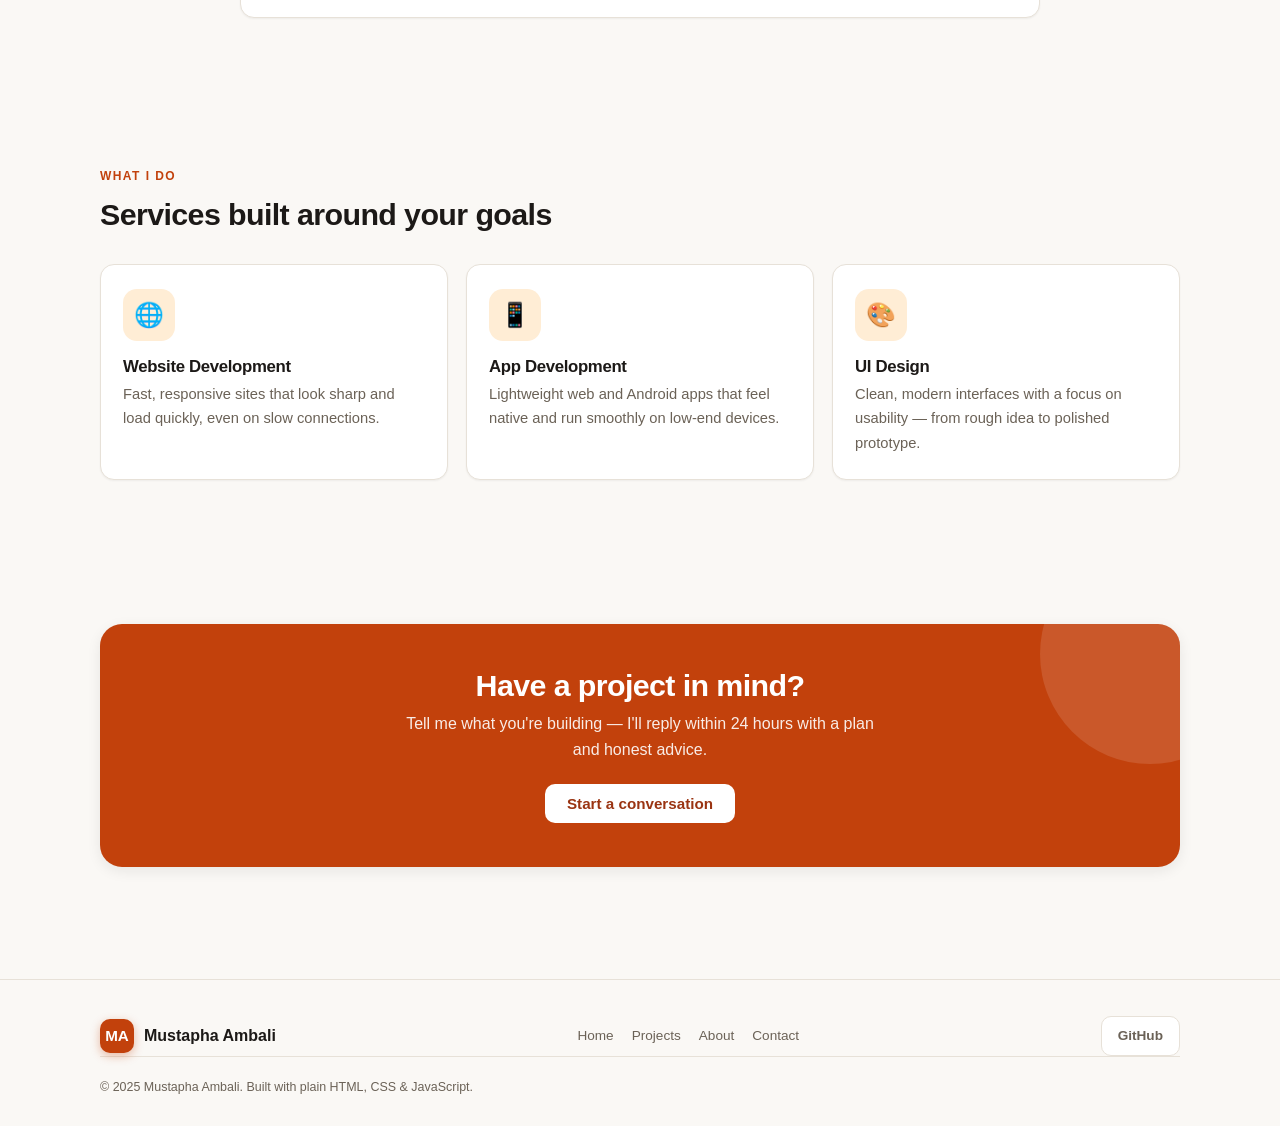
==== commit bcc6489c: "added read more in taskflow" ====
--- a/index.html
+++ b/index.html
@@ -94,7 +94,16 @@
         <div class="section-head">
           <span class="eyebrow">Featured Work</span>
           <h2>TaskFlow: Offline-First Task Manager</h2>
-          <p class="lead">A fast, offline-first task manager that works on any device. Built with plain HTML, CSS, and JavaScript.</p>
+          <p>An offline-first task manager with due dates, priorities, and a native-app feel. No sign-up required.</p>
+
+          <details class="project-details">
+            <summary>Read case study</summary>
+            <div class="details-content">
+              <p><strong>The Problem:</strong> Most to-do apps force you to create an account and stay online just to check off a task. For people with older phones or unreliable data, simple productivity is frustrating.</p>
+              <p><strong>The Solution:</strong> TaskFlow opens instantly and works completely offline. It features due dates, priorities, dark mode, and can be installed like a native app — no sign-ups, no loading screens.</p>
+              <p><strong>The Tech:</strong> Built with plain HTML, CSS, and JavaScript. Uses the Service Worker API for offline caching. No databases, no frameworks.</p>
+            </div>
+          </details>
         </div>
         
         <div class="card project-card" style="max-width: 800px; margin: 0 auto;">
--- a/styles.css
+++ b/styles.css
@@ -298,3 +298,70 @@
   .services-grid { grid-template-columns: repeat(3, 1fr); }
   .page-header h1 { font-size: 2.4rem; }
 }
+
+/* ============================================================
+   READ MORE CASE STUDY TOGGLE
+   ============================================================ */
+.project-details {
+  margin-top: 8px;
+  margin-bottom: 12px;
+  font-size: 0.88rem;
+}
+
+.project-details summary {
+  color: var(--brand);
+  font-weight: 600;
+  cursor: pointer;
+  list-style: none;
+  display: inline-flex;
+  align-items: center;
+  gap: 4px;
+  padding: 4px 0;
+  transition: color 0.2s;
+}
+
+.project-details summary::-webkit-details-marker {
+  display: none;
+}
+
+.project-details summary::after {
+  content: "→";
+  transition: transform 0.2s ease;
+}
+
+.project-details[open] summary::after {
+  transform: rotate(90deg);
+}
+
+.project-details summary:hover {
+  color: var(--brand-dark);
+}
+
+.details-content {
+  margin-top: 8px;
+  padding: 12px 14px;
+  background: var(--surface-alt);
+  border-radius: 8px;
+  border: 1px solid var(--border);
+  color: var(--text-muted);
+  line-height: 1.55;
+  animation: fadeIn 0.25s ease;
+}
+
+@keyframes fadeIn {
+  from { opacity: 0; transform: translateY(-4px); }
+  to { opacity: 1; transform: translateY(0); }
+}
+
+.details-content p {
+  margin-bottom: 8px;
+  font-size: 0.85rem;
+}
+
+.details-content p:last-child {
+  margin-bottom: 0;
+}
+
+.details-content strong {
+  color: var(--text);
+}
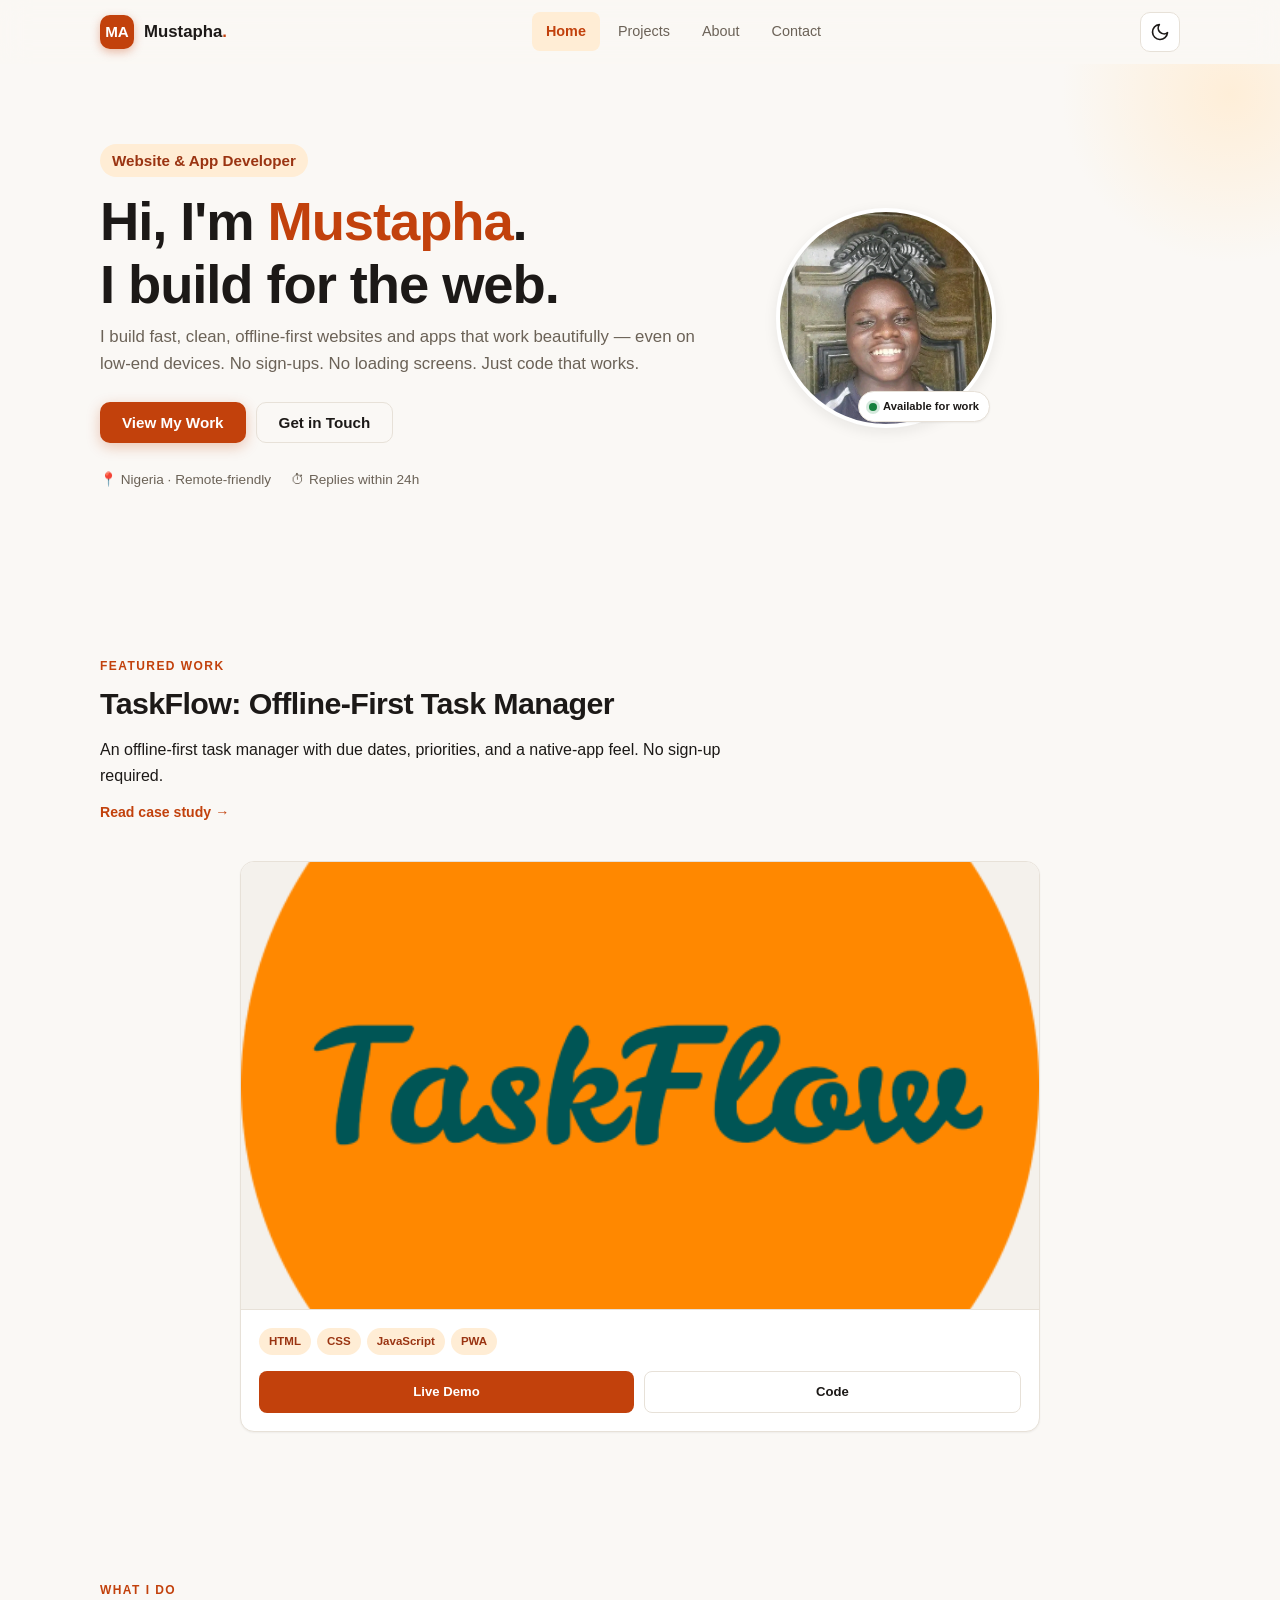
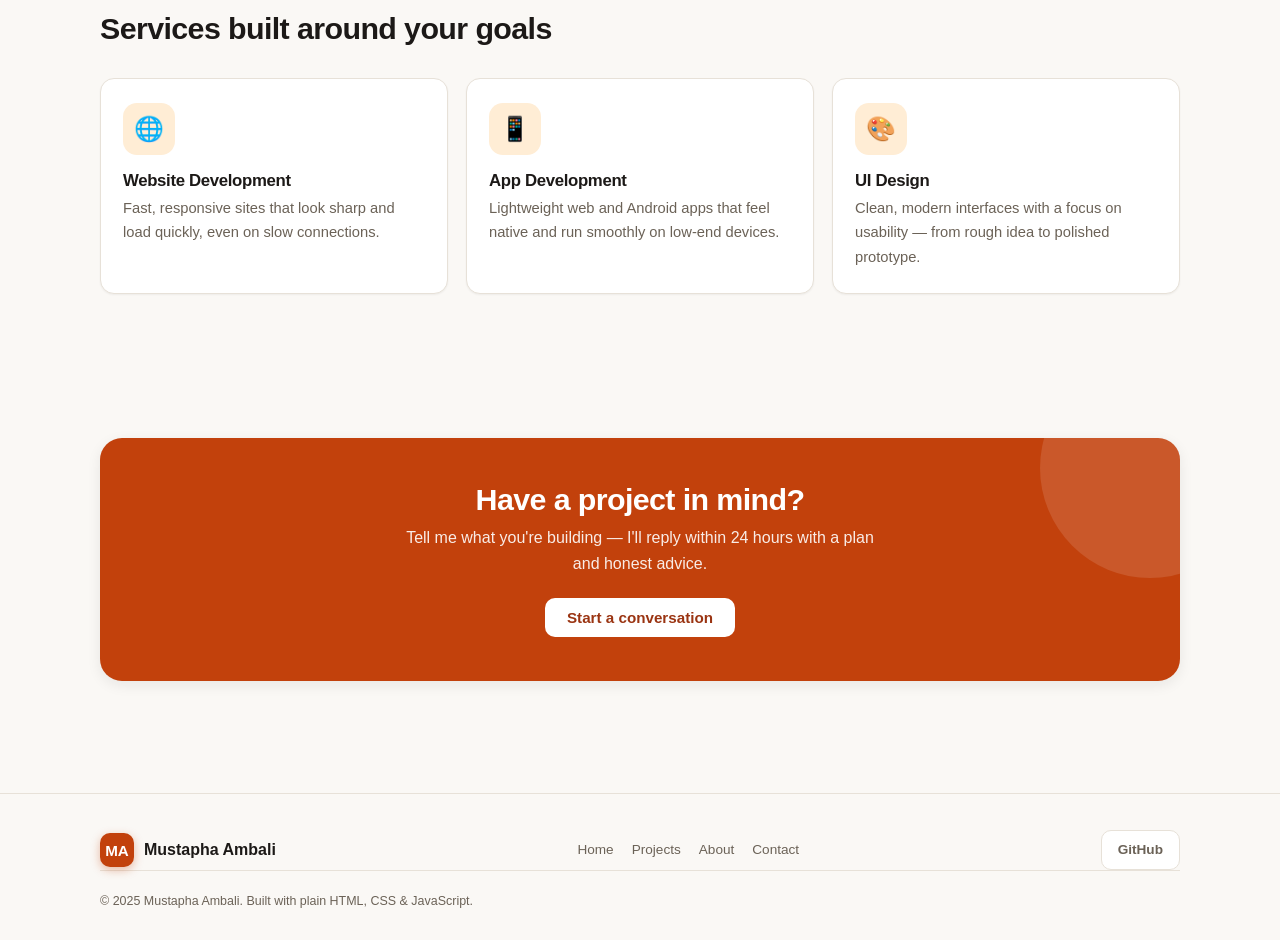
==== commit 5a8383a4: "edited" ====
--- a/index.html
+++ b/index.html
@@ -111,10 +111,7 @@
             <img src="icon-512.png" alt="TaskFlow app screenshot" loading="lazy" />
           </div>
           <div class="project-body">
-            <h3>TaskFlow</h3>
-            <p><strong>The Problem:</strong> Most to-do apps force you to create an account and stay online just to check off a task. <br><br>
-            <strong>The Solution:</strong> TaskFlow is a lightweight task manager that opens instantly and works completely offline. It features due dates, priorities, dark mode, and can be installed like a native app.<br><br>
-            <strong>The Tech:</strong> Built with plain HTML, CSS, and JavaScript. No databases, no frameworks.</p>
+            
             <div class="tech-tags">
               <span>HTML</span><span>CSS</span><span>JavaScript</span><span>PWA</span>
             </div>
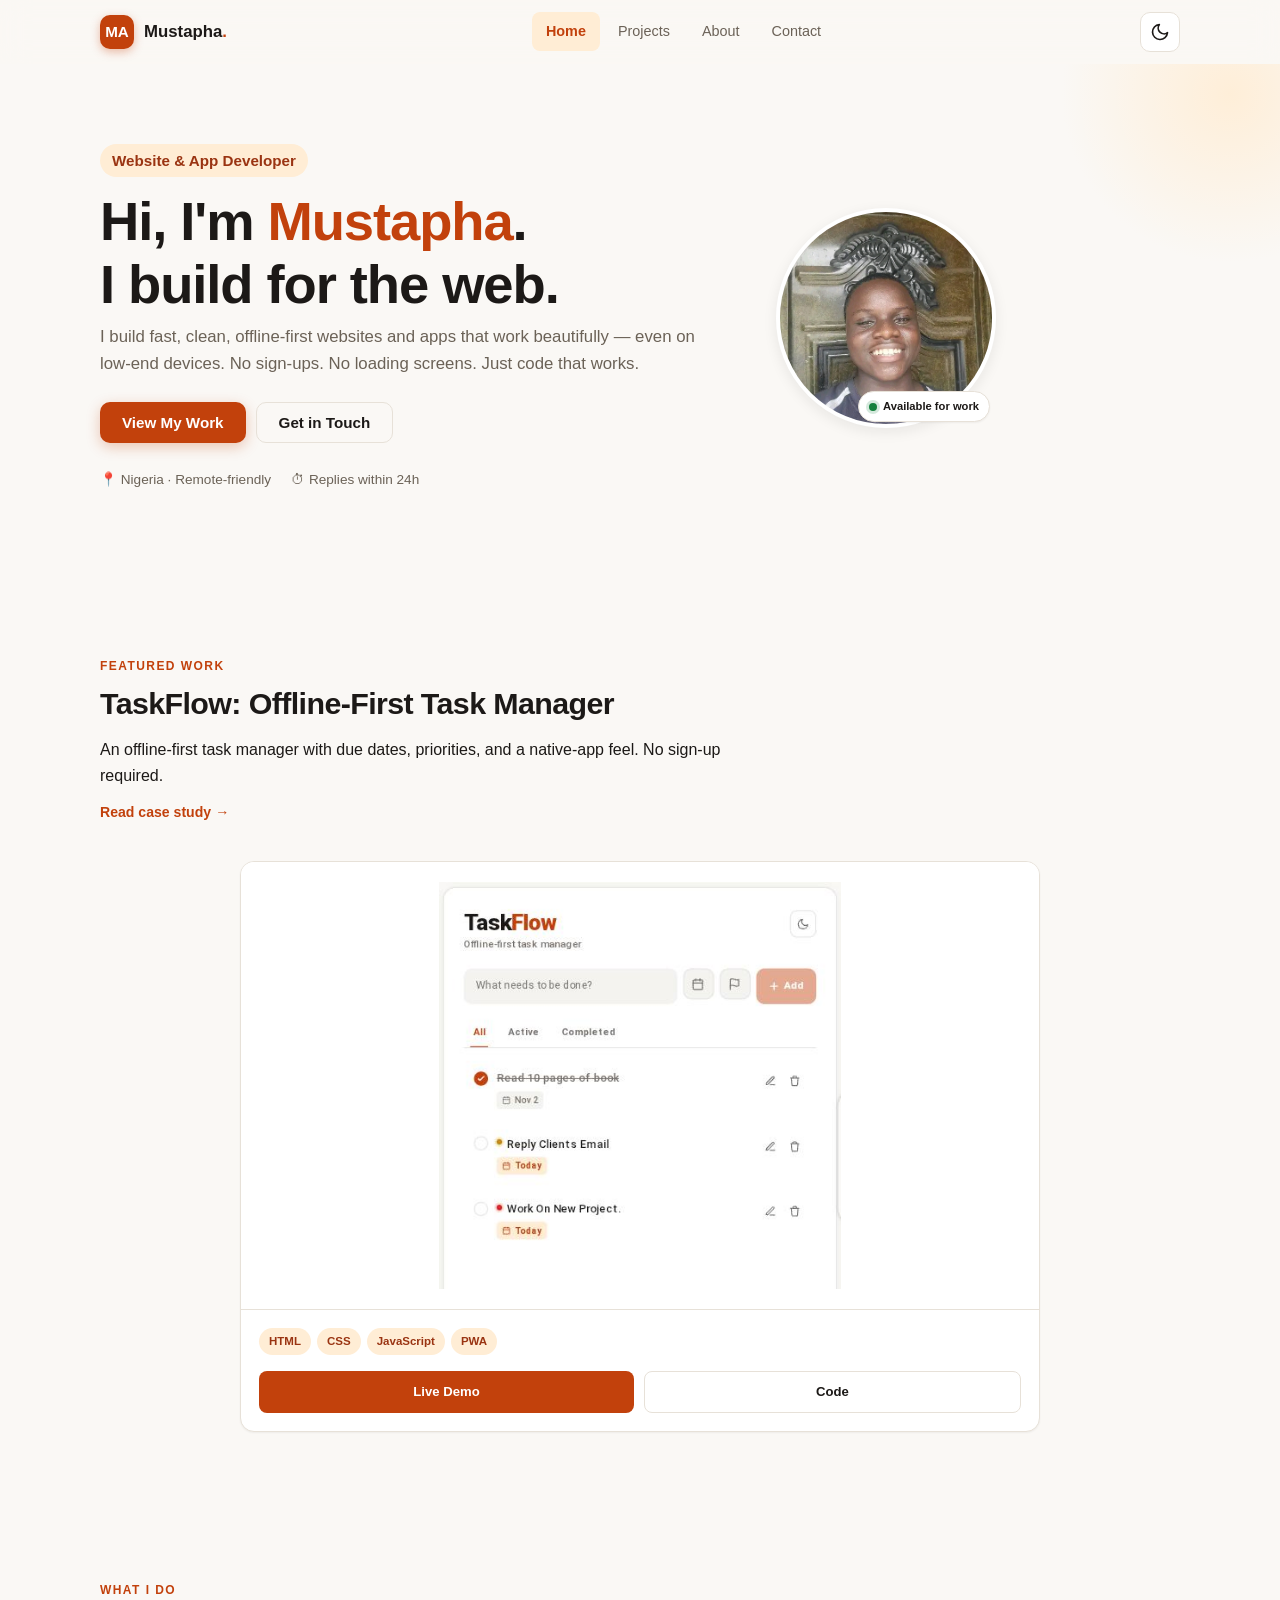
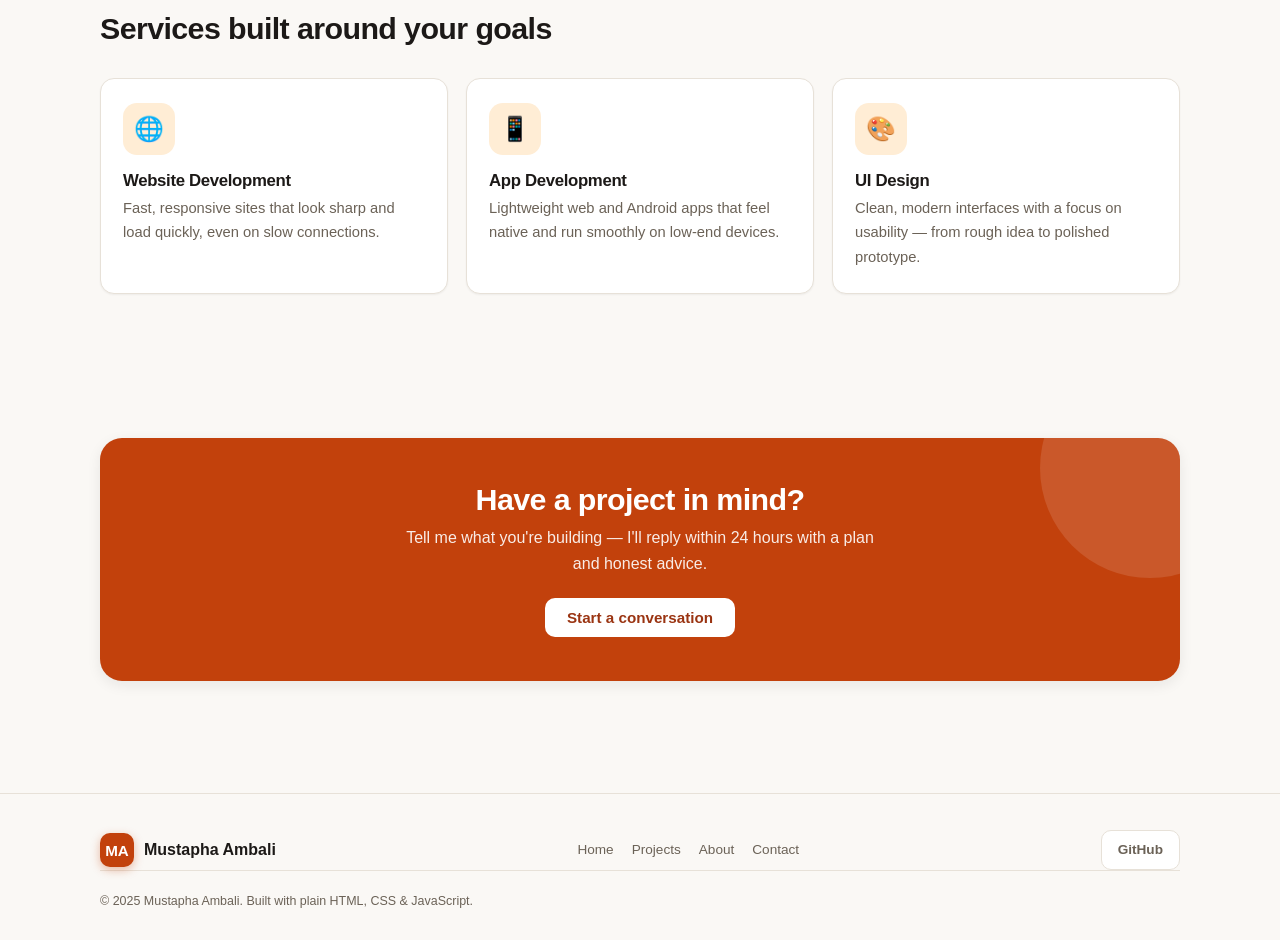
==== commit 12b5c1c2: "edited" ====
--- a/index.html
+++ b/index.html
@@ -108,7 +108,7 @@
         
         <div class="card project-card" style="max-width: 800px; margin: 0 auto;">
           <div class="project-thumb">
-            <img src="icon-512.png" alt="TaskFlow app screenshot" loading="lazy" />
+            <img src="taskflow.jpeg" alt="TaskFlow app screenshot" loading="lazy" />
           </div>
           <div class="project-body">
             
--- a/styles.css
+++ b/styles.css
@@ -365,3 +365,10 @@
 .details-content strong {
   color: var(--text);
 }
+
+/* Ensure the TaskFlow screenshot fits perfectly inside the card */
+.project-thumb img {
+  object-fit: contain !important;
+  background: var(--surface); /* Adds a clean background behind the image */
+  padding: 20px; /* Adds a nice border around the image */
+}
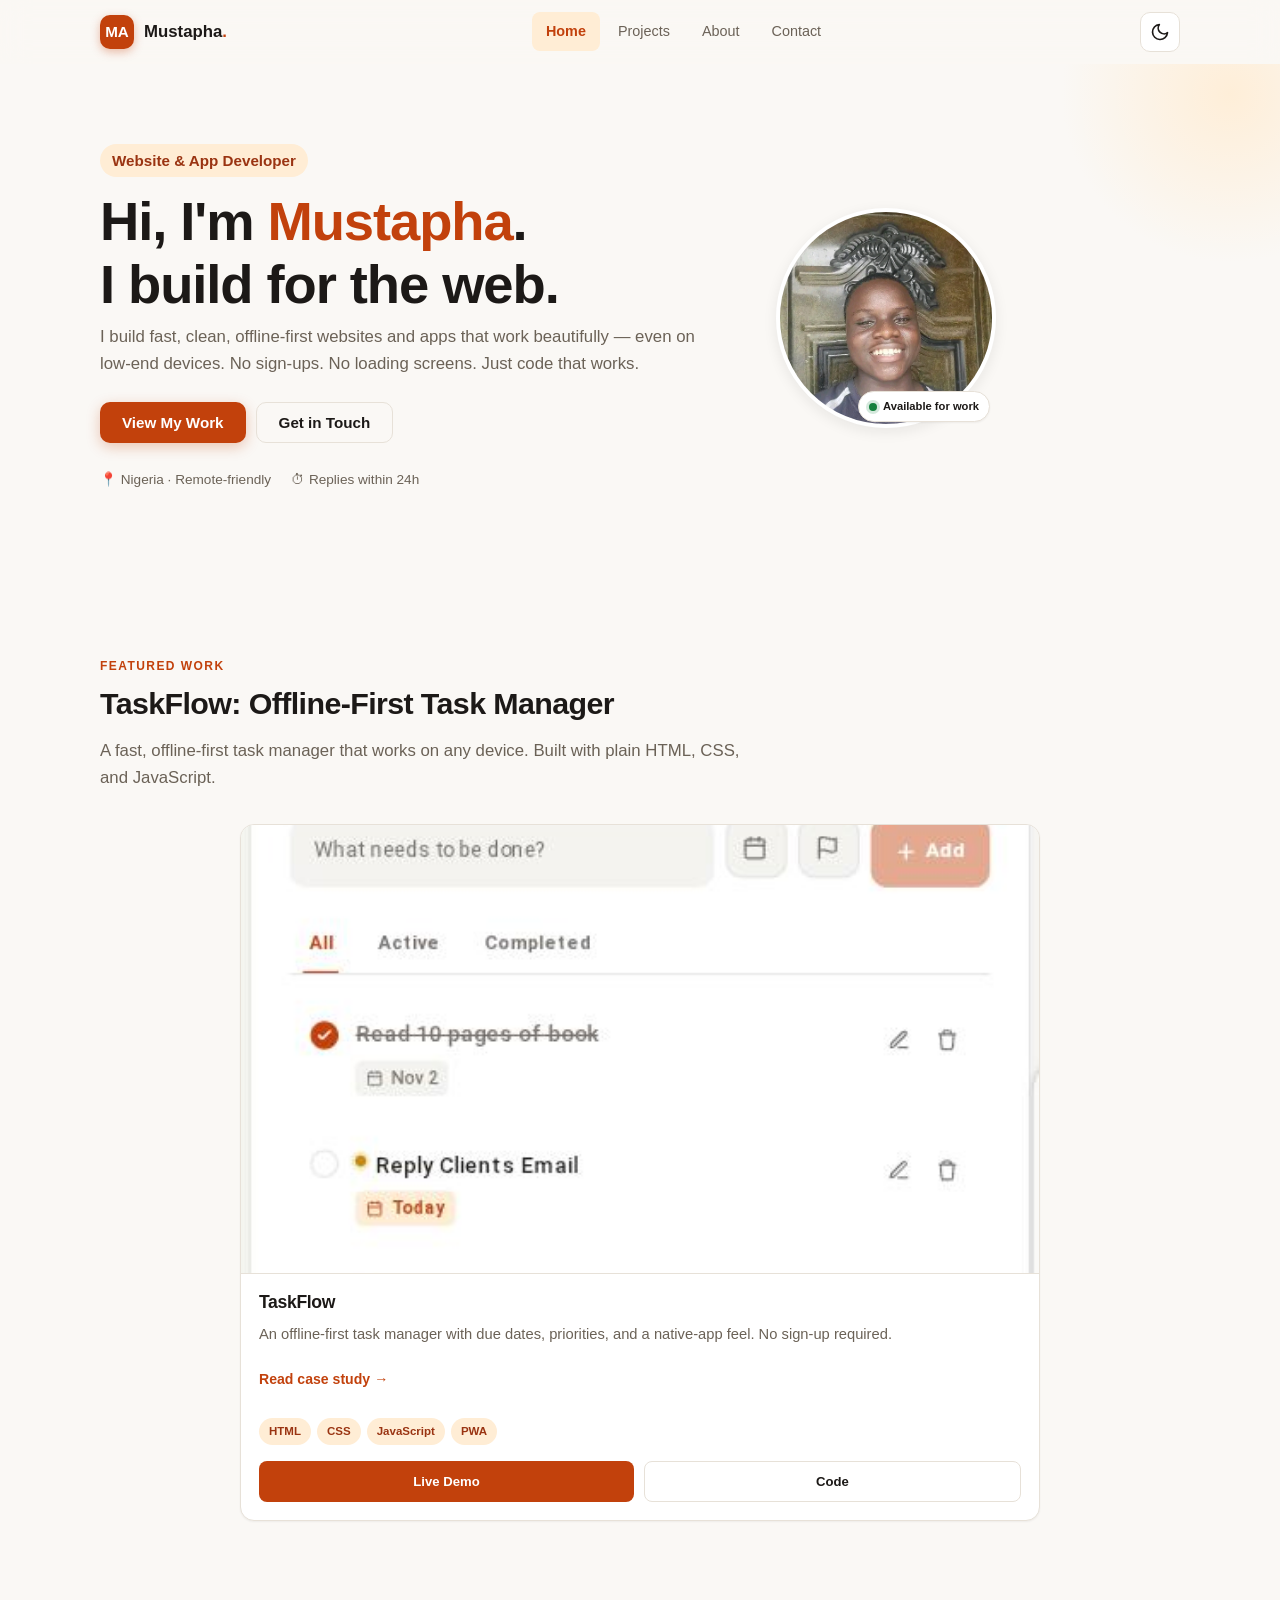
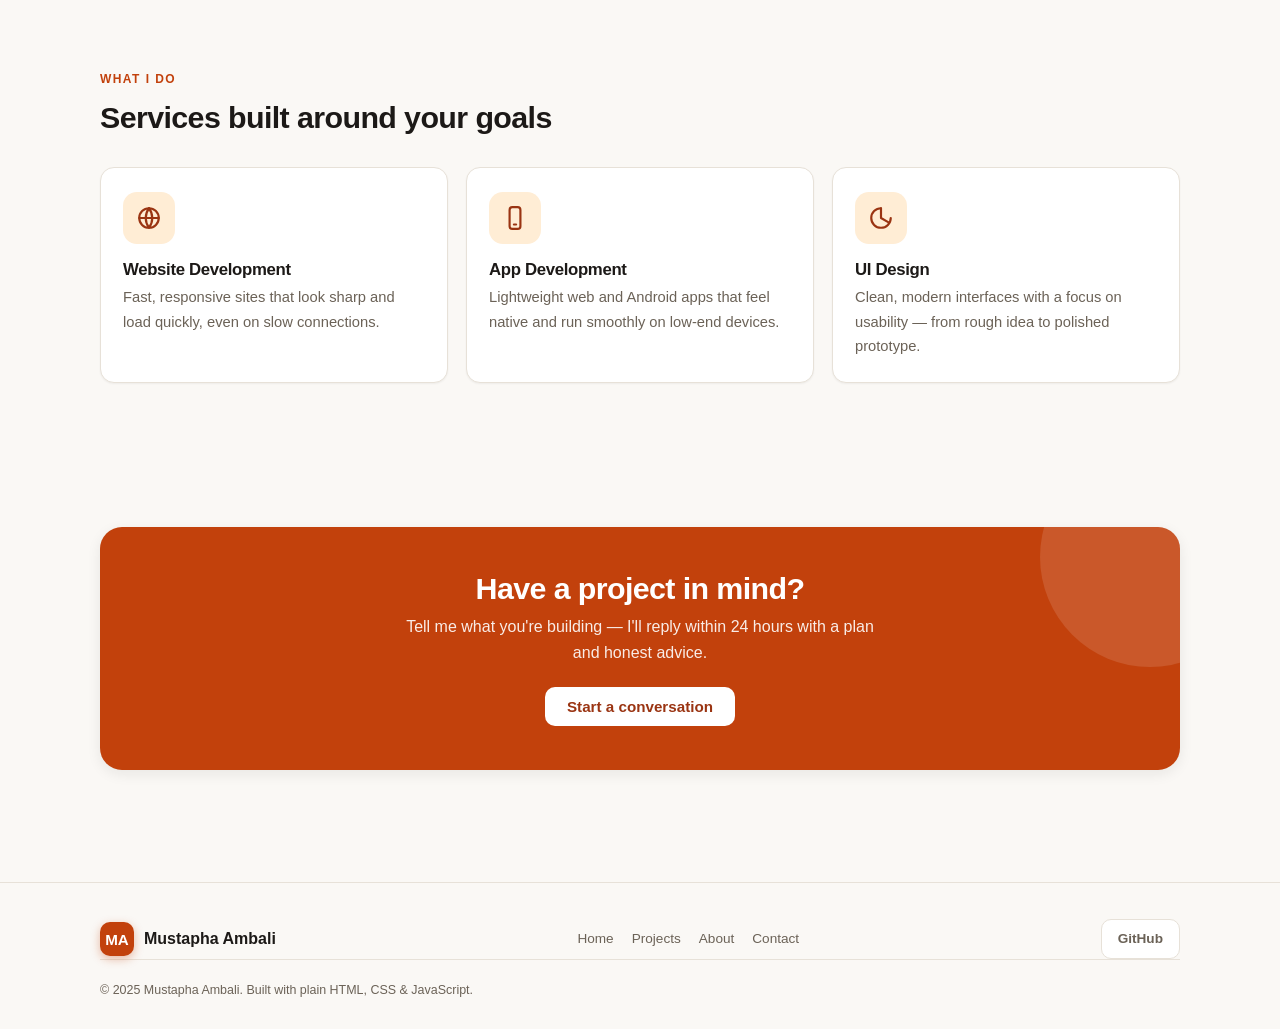
==== commit 97714484: "added svg" ====
--- a/index.html
+++ b/index.html
@@ -94,16 +94,7 @@
         <div class="section-head">
           <span class="eyebrow">Featured Work</span>
           <h2>TaskFlow: Offline-First Task Manager</h2>
-          <p>An offline-first task manager with due dates, priorities, and a native-app feel. No sign-up required.</p>
-
-          <details class="project-details">
-            <summary>Read case study</summary>
-            <div class="details-content">
-              <p><strong>The Problem:</strong> Most to-do apps force you to create an account and stay online just to check off a task. For people with older phones or unreliable data, simple productivity is frustrating.</p>
-              <p><strong>The Solution:</strong> TaskFlow opens instantly and works completely offline. It features due dates, priorities, dark mode, and can be installed like a native app — no sign-ups, no loading screens.</p>
-              <p><strong>The Tech:</strong> Built with plain HTML, CSS, and JavaScript. Uses the Service Worker API for offline caching. No databases, no frameworks.</p>
-            </div>
-          </details>
+          <p class="lead">A fast, offline-first task manager that works on any device. Built with plain HTML, CSS, and JavaScript.</p>
         </div>
         
         <div class="card project-card" style="max-width: 800px; margin: 0 auto;">
@@ -111,7 +102,18 @@
             <img src="taskflow.jpeg" alt="TaskFlow app screenshot" loading="lazy" />
           </div>
           <div class="project-body">
+            <h3>TaskFlow</h3>
+            <p>An offline-first task manager with due dates, priorities, and a native-app feel. No sign-up required.</p>
             
+            <details class="project-details">
+              <summary>Read case study</summary>
+              <div class="details-content">
+                <p><strong>The Problem:</strong> Most to-do apps force you to create an account and stay online just to check off a task. For people with older phones or unreliable data, simple productivity is frustrating.</p>
+                <p><strong>The Solution:</strong> TaskFlow opens instantly and works completely offline. It features due dates, priorities, dark mode, and can be installed like a native app — no sign-ups, no loading screens.</p>
+                <p><strong>The Tech:</strong> Built with plain HTML, CSS, and JavaScript. Uses the Service Worker API for offline caching. No databases, no frameworks.</p>
+              </div>
+            </details>
+
             <div class="tech-tags">
               <span>HTML</span><span>CSS</span><span>JavaScript</span><span>PWA</span>
             </div>
@@ -133,17 +135,34 @@
         </div>
         <div class="services-grid">
           <article class="card service-card">
-            <div class="service-icon">🌐</div>
+            <div class="service-icon">
+              <svg viewBox="0 0 24 24" fill="none" stroke="currentColor" stroke-width="2" stroke-linecap="round" stroke-linejoin="round">
+                <circle cx="12" cy="12" r="9" />
+                <path d="M3 12h18M12 3a15 15 0 0 1 0 18M12 3a15 15 0 0 0 0 18" />
+              </svg>
+            </div>
             <h3>Website Development</h3>
             <p>Fast, responsive sites that look sharp and load quickly, even on slow connections.</p>
           </article>
+          
           <article class="card service-card">
-            <div class="service-icon">📱</div>
+            <div class="service-icon">
+              <svg viewBox="0 0 24 24" fill="none" stroke="currentColor" stroke-width="2" stroke-linecap="round" stroke-linejoin="round">
+                <rect x="7" y="2" width="10" height="20" rx="2.5" />
+                <path d="M11 18h2" />
+              </svg>
+            </div>
             <h3>App Development</h3>
             <p>Lightweight web and Android apps that feel native and run smoothly on low-end devices.</p>
           </article>
+          
           <article class="card service-card">
-            <div class="service-icon">🎨</div>
+            <div class="service-icon">
+              <svg viewBox="0 0 24 24" fill="none" stroke="currentColor" stroke-width="2" stroke-linecap="round" stroke-linejoin="round">
+                <path d="M12 3a9 9 0 1 0 9 9" />
+                <path d="M12 3v9l7 4" />
+              </svg>
+            </div>
             <h3>UI Design</h3>
             <p>Clean, modern interfaces with a focus on usability — from rough idea to polished prototype.</p>
           </article>
--- a/styles.css
+++ b/styles.css
@@ -1,7 +1,6 @@
 /* ============================================================
    MUSTAPHA AMBALI — PORTFOLIO STYLES
    File: styles.css
-   Mobile-first. No frameworks. System fonts only.
    ============================================================ */
 
 /* 1. DESIGN TOKENS */
@@ -180,7 +179,8 @@
 /* 8. SERVICES */
 .services-grid { display: grid; grid-template-columns: 1fr; gap: 18px; }
 .service-card { padding: 24px 22px; }
-.service-icon { width: 52px; height: 52px; display: grid; place-items: center; border-radius: 14px; background: var(--brand-soft); color: var(--brand-dark); margin-bottom: 16px; font-size: 1.5rem; }
+.service-icon { width: 52px; height: 52px; display: grid; place-items: center; border-radius: 14px; background: var(--brand-soft); color: var(--brand-dark); margin-bottom: 16px; }
+.service-icon svg { width: 26px; height: 26px; stroke: currentColor; }
 .service-card h3 { font-size: 1.05rem; margin-bottom: 6px; }
 .service-card p { font-size: 0.92rem; color: var(--text-muted); }
 
@@ -262,7 +262,20 @@
 .social-links a:hover { color: var(--brand); border-color: var(--brand); background: var(--brand-soft); transform: translateY(-2px); }
 .footer-copy { font-size: 0.78rem; color: var(--text-muted); padding-top: 20px; border-top: 1px solid var(--border); text-align: center; }
 
-/* 14. RESPONSIVE (Tablet / Desktop) */
+/* 14. READ MORE CASE STUDY */
+.project-details { margin-top: 8px; margin-bottom: 12px; font-size: 0.88rem; }
+.project-details summary { color: var(--brand); font-weight: 600; cursor: pointer; list-style: none; display: inline-flex; align-items: center; gap: 4px; padding: 4px 0; transition: color 0.2s; }
+.project-details summary::-webkit-details-marker { display: none; }
+.project-details summary::after { content: "→"; transition: transform 0.2s ease; }
+.project-details[open] summary::after { transform: rotate(90deg); }
+.project-details summary:hover { color: var(--brand-dark); }
+.details-content { margin-top: 8px; padding: 12px 14px; background: var(--surface-alt); border-radius: 8px; border: 1px solid var(--border); color: var(--text-muted); line-height: 1.55; animation: fadeIn 0.25s ease; }
+@keyframes fadeIn { from { opacity: 0; transform: translateY(-4px); } to { opacity: 1; transform: translateY(0); } }
+.details-content p { margin-bottom: 8px; font-size: 0.85rem; }
+.details-content p:last-child { margin-bottom: 0; }
+.details-content strong { color: var(--text); }
+
+/* 15. RESPONSIVE */
 @media (min-width: 640px) {
   h1 { font-size: 2.5rem; }
   h2 { font-size: 1.9rem; }
@@ -298,77 +311,3 @@
   .services-grid { grid-template-columns: repeat(3, 1fr); }
   .page-header h1 { font-size: 2.4rem; }
 }
-
-/* ============================================================
-   READ MORE CASE STUDY TOGGLE
-   ============================================================ */
-.project-details {
-  margin-top: 8px;
-  margin-bottom: 12px;
-  font-size: 0.88rem;
-}
-
-.project-details summary {
-  color: var(--brand);
-  font-weight: 600;
-  cursor: pointer;
-  list-style: none;
-  display: inline-flex;
-  align-items: center;
-  gap: 4px;
-  padding: 4px 0;
-  transition: color 0.2s;
-}
-
-.project-details summary::-webkit-details-marker {
-  display: none;
-}
-
-.project-details summary::after {
-  content: "→";
-  transition: transform 0.2s ease;
-}
-
-.project-details[open] summary::after {
-  transform: rotate(90deg);
-}
-
-.project-details summary:hover {
-  color: var(--brand-dark);
-}
-
-.details-content {
-  margin-top: 8px;
-  padding: 12px 14px;
-  background: var(--surface-alt);
-  border-radius: 8px;
-  border: 1px solid var(--border);
-  color: var(--text-muted);
-  line-height: 1.55;
-  animation: fadeIn 0.25s ease;
-}
-
-@keyframes fadeIn {
-  from { opacity: 0; transform: translateY(-4px); }
-  to { opacity: 1; transform: translateY(0); }
-}
-
-.details-content p {
-  margin-bottom: 8px;
-  font-size: 0.85rem;
-}
-
-.details-content p:last-child {
-  margin-bottom: 0;
-}
-
-.details-content strong {
-  color: var(--text);
-}
-
-/* Ensure the TaskFlow screenshot fits perfectly inside the card */
-.project-thumb img {
-  object-fit: contain !important;
-  background: var(--surface); /* Adds a clean background behind the image */
-  padding: 20px; /* Adds a nice border around the image */
-}
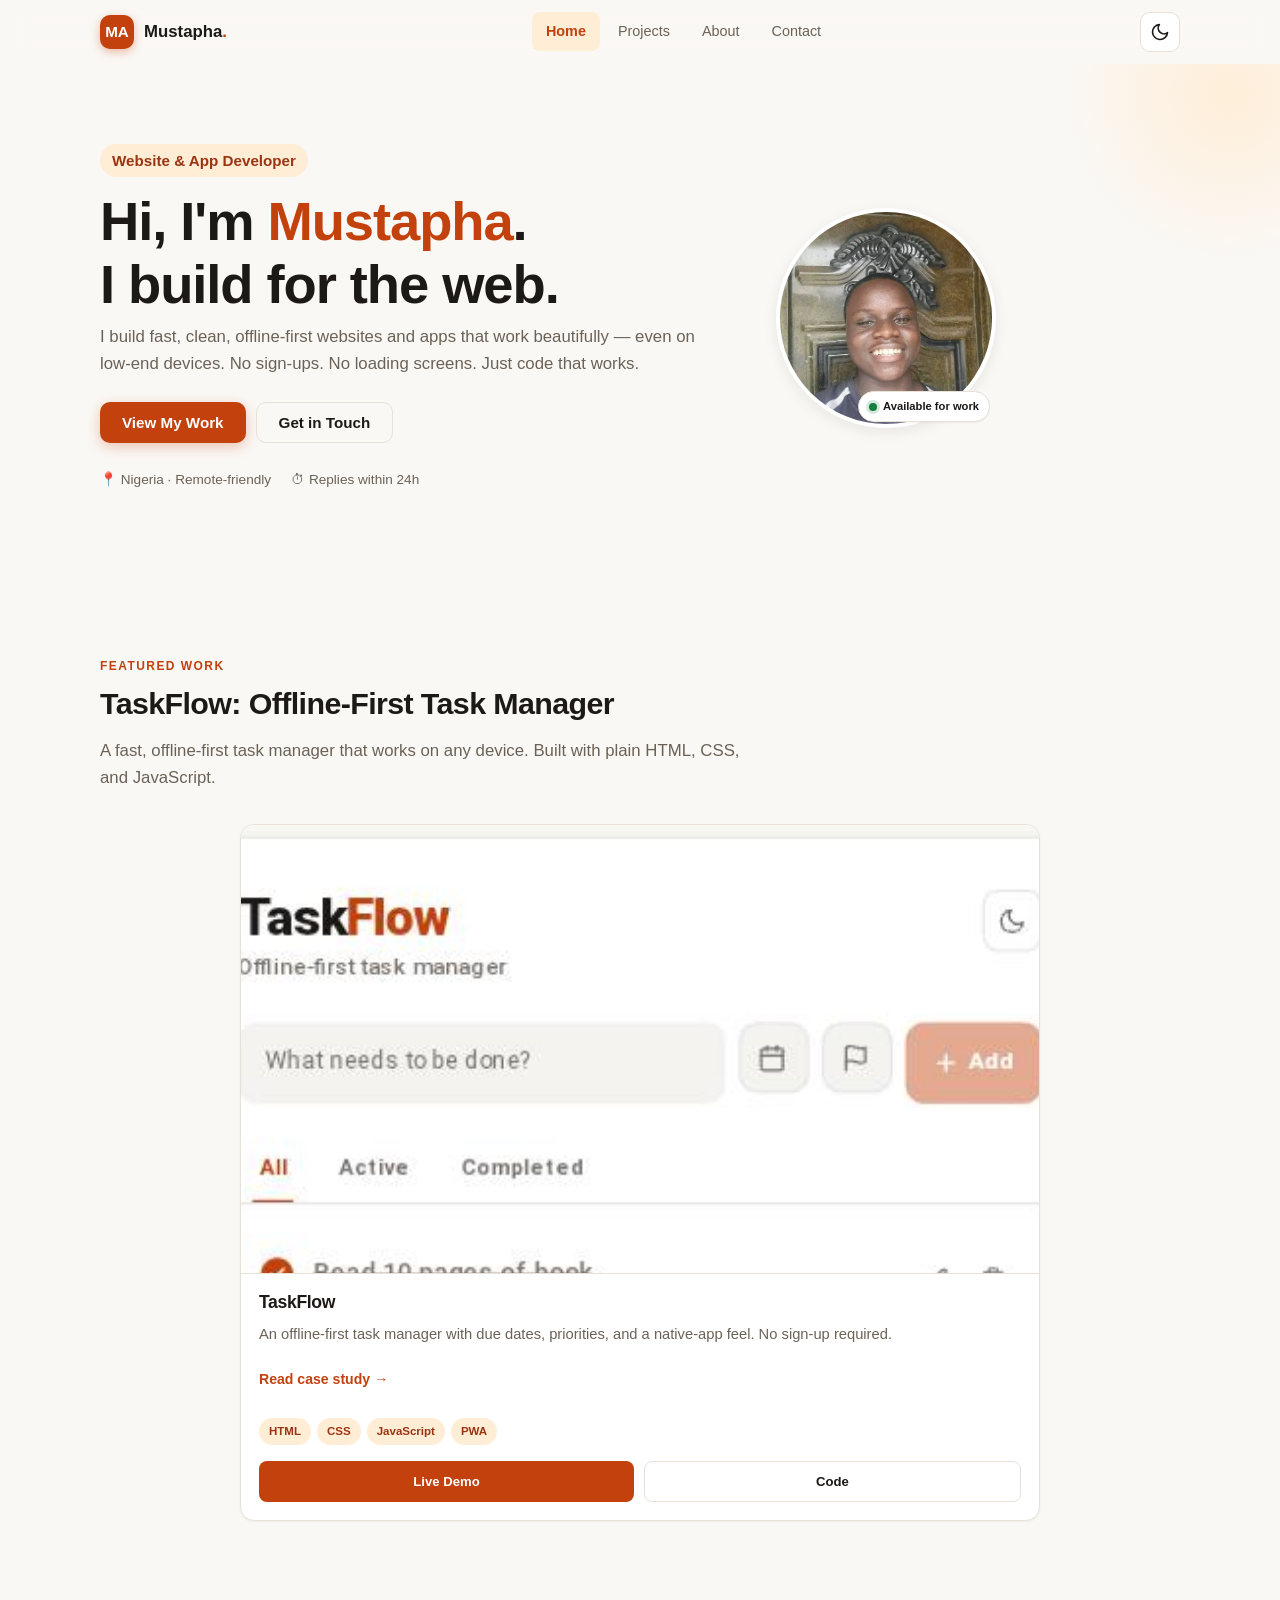
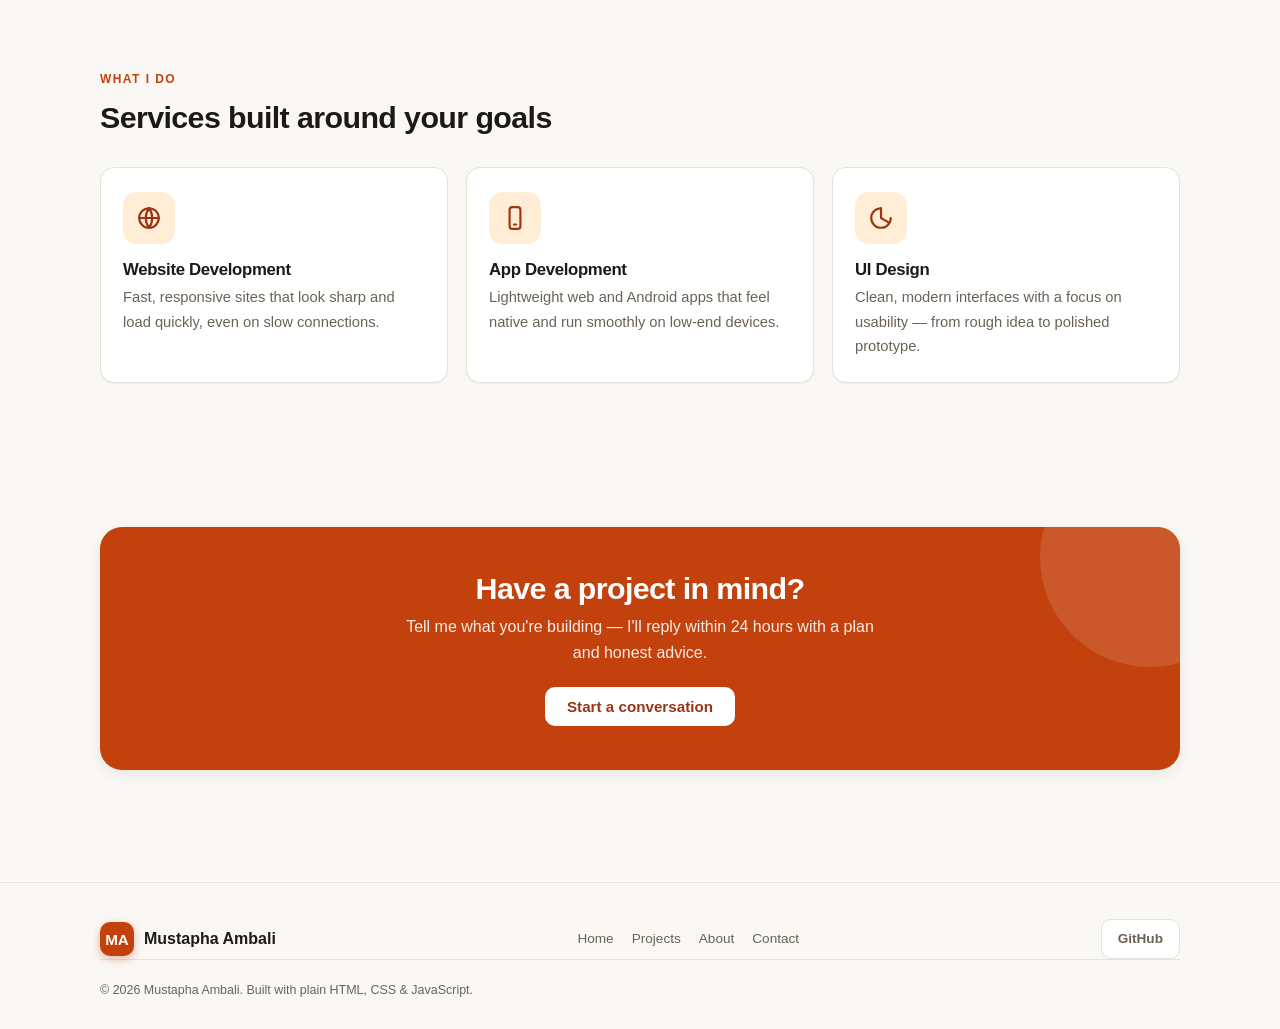
==== commit b02734fc: "edited" ====
--- a/index.html
+++ b/index.html
@@ -196,7 +196,7 @@
         <a href="https://github.com/mustaphyambal-maker" target="_blank" rel="noopener">GitHub</a>
       </div>
     </div>
-    <div class="container"><p class="footer-copy">&copy; 2025 Mustapha Ambali. Built with plain HTML, CSS &amp; JavaScript.</p></div>
+    <div class="container"><p class="footer-copy">&copy; 2026 Mustapha Ambali. Built with plain HTML, CSS &amp; JavaScript.</p></div>
   </footer>
 
   <script src="script.js"></script>
--- a/styles.css
+++ b/styles.css
@@ -311,3 +311,22 @@
   .services-grid { grid-template-columns: repeat(3, 1fr); }
   .page-header h1 { font-size: 2.4rem; }
 }
+
+/* ============================================================
+   TASKFLOW SCREENSHOT ZOOM FIX
+   ============================================================ */
+.project-thumb {
+  background: var(--surface-alt) !important; 
+  display: block;
+  overflow: hidden;
+  position: relative;
+}
+
+.project-thumb img {
+  width: 100% !important;
+  height: 100% !important;
+  object-fit: cover !important; 
+  object-position: top center !important;
+  transform: scale(1.15); /* Zooms in to fill the card width */
+  transform-origin: top center;
+}
